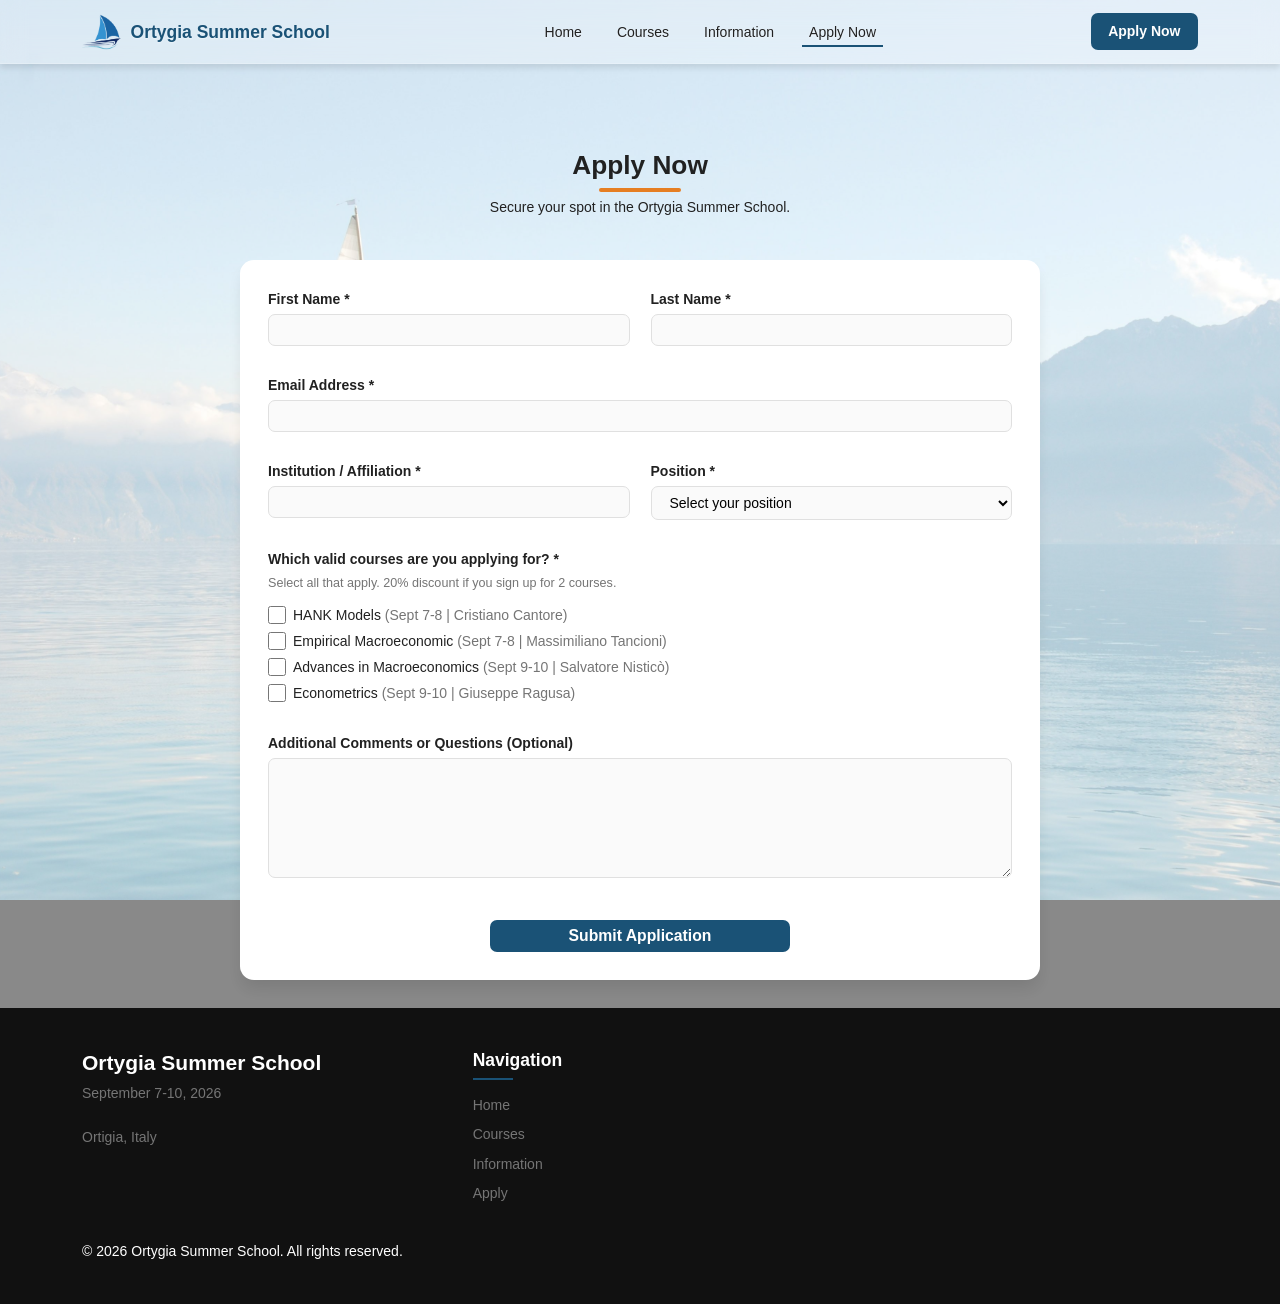
==== apply.html @ 8e52ff43 "Add initial website structure and functionality for Ortigia Summer School 2026 - Implement JavaScrip" ====
<!DOCTYPE html>
<html lang="en">
<head>
    <meta charset="UTF-8">
    <meta name="viewport" content="width=device-width, initial-scale=1.0">
    <meta name="description" content="Apply for the Ortygia Summer School 2026. Join our intensive macroeconomics courses in Ortigia, Italy.">
    <meta name="author" content="Sailing the Macro">
    
    <!-- Open Graph / Social Media Meta Tags -->
    <meta property="og:title" content="Apply | Ortygia Summer School 2026">
    <meta property="og:description" content="Submit your application for the Ortygia Summer School in Siracusa, Italy.">
    <meta property="og:image" content="assets/images/swmlogo.png">
    <meta property="og:url" content="https://sailingmacro.github.io/summer-school/apply.html">
    <meta property="og:type" content="website">

    <title>Apply - Ortygia Summer School</title>
    <link rel="stylesheet" href="https://cdnjs.cloudflare.com/ajax/libs/font-awesome/6.0.0/css/all.min.css">
    <link rel="stylesheet" href="assets/css/style.css">
    <!-- Favicon -->
    <link rel="icon" href="assets/images/swmlogo.png" type="image/png">
    <style>
        /* Course Specific Styling (BSE Inspired) */
        .courses-stack {
            display: flex;
            flex-direction: column;
            gap: var(--spacing-xl);
        }
        
        .course-full-card {
            background-color: var(--bg-light);
            border-radius: var(--radius-lg);
            box-shadow: var(--shadow-md);
            padding: var(--spacing-xl);
            position: relative;
            overflow: hidden;
            border-left: 5px solid var(--primary-color);
        }

        .course-header {
            margin-bottom: var(--spacing-lg);
            padding-bottom: var(--spacing-md);
            border-bottom: 2px solid var(--bg-gray);
            display: flex;
            flex-wrap: wrap;
            justify-content: space-between;
            align-items: flex-start;
            gap: var(--spacing-md);
        }

        .course-title-area h3 {
            font-size: var(--text-2xl);
            margin-bottom: var(--spacing-xs);
            color: var(--primary-color-dark);
        }

        .course-title-area .course-instructor {
            font-size: var(--text-lg);
            color: var(--text-secondary);
            font-weight: 500;
        }

        .course-meta {
            display: flex;
            gap: var(--spacing-md);
            background-color: rgba(var(--primary-color-rgb), 0.05);
            padding: var(--spacing-sm) var(--spacing-md);
            border-radius: var(--radius-md);
        }

        .course-meta-item {
            display: flex;
            align-items: center;
            gap: var(--spacing-xs);
            color: var(--primary-color-dark);
            font-weight: 600;
        }

        .course-intro {
            margin-bottom: var(--spacing-lg);
            font-size: var(--text-base);
            line-height: 1.7;
        }

        /* Summer School Accordion */
        .ss-accordion {
            display: flex;
            flex-direction: column;
            gap: var(--spacing-sm);
        }

        .ss-accordion-item {
            border: 1px solid var(--border-color, #e0e0e0);
            border-radius: var(--radius-md);
            overflow: hidden;
            transition: all var(--transition-fast);
        }

        .ss-accordion-header {
            padding: var(--spacing-md) var(--spacing-lg);
            background-color: var(--bg-gray);
            display: flex;
            justify-content: space-between;
            align-items: center;
            cursor: pointer;
            font-weight: 600;
            color: var(--text-primary);
            transition: background-color var(--transition-fast);
        }

        .ss-accordion-header:hover {
            background-color: rgba(var(--primary-color-rgb), 0.1);
        }

        .ss-accordion-icon {
            color: var(--primary-color);
            transition: transform 0.3s ease;
        }

        .ss-accordion-content {
            max-height: 0;
            padding: 0 var(--spacing-lg);
            background-color: var(--bg-light);
            overflow: hidden;
            transition: max-height 0.4s ease-in-out, padding 0.4s ease-in-out;
        }

        .ss-accordion-item.active {
            border-color: var(--primary-color-light);
            box-shadow: var(--shadow-sm);
        }

        .ss-accordion-item.active .ss-accordion-header {
            background-color: rgba(var(--primary-color-rgb), 0.05);
            border-bottom: 1px solid var(--border-color, #e0e0e0);
            color: var(--primary-color);
        }

        .ss-accordion-item.active .ss-accordion-icon {
            transform: rotate(180deg);
        }

        .ss-accordion-item.active .ss-accordion-content {
            padding: var(--spacing-md) var(--spacing-lg);
            max-height: 800px;
        }

        .ss-accordion-content ul {
            padding-left: var(--spacing-lg);
            margin-bottom: 0;
        }
        
        .ss-accordion-content ul li {
            margin-bottom: var(--spacing-xs);
        }
        /* Custom Application Form */
        .apply-container {
            max-width: 800px;
            margin: 0 auto;
            background-color: var(--bg-light);
            border-radius: var(--radius-lg);
            box-shadow: var(--shadow-lg);
            padding: var(--spacing-xl);
            text-align: left;
        }

        .apply-form {
            display: grid;
            grid-template-columns: 1fr 1fr;
            gap: var(--spacing-lg);
        }

        .form-group {
            display: flex;
            flex-direction: column;
            margin-bottom: var(--spacing-sm);
        }

        .form-group.full-width {
            grid-column: 1 / -1;
        }

        .form-group label {
            font-weight: 600;
            margin-bottom: var(--spacing-xs);
            color: var(--primary-color-dark);
        }

        .form-group input,
        .form-group select,
        .form-group textarea {
            padding: var(--spacing-sm) var(--spacing-md);
            border: 1px solid var(--border-color, #ccc);
            border-radius: var(--radius-md);
            font-family: inherit;
            font-size: var(--text-base);
            transition: border-color var(--transition-fast), box-shadow var(--transition-fast);
            background-color: #fafafa;
        }

        .form-group input:focus,
        .form-group select:focus,
        .form-group textarea:focus {
            outline: none;
            border-color: var(--primary-color);
            box-shadow: 0 0 0 3px rgba(var(--primary-color-rgb), 0.2);
            background-color: #fff;
        }

        .checkbox-group {
            display: flex;
            flex-direction: column;
            gap: var(--spacing-xs);
            margin-top: var(--spacing-xs);
        }

        .checkbox-item {
            display: flex;
            align-items: center;
            gap: var(--spacing-sm);
        }

        .checkbox-item input[type="checkbox"] {
            width: 18px;
            height: 18px;
            cursor: pointer;
            accent-color: var(--primary-color);
        }

        .checkbox-item label {
            font-weight: normal;
            margin-bottom: 0;
            cursor: pointer;
        }

        .form-submit {
            grid-column: 1 / -1;
            margin-top: var(--spacing-md);
            text-align: center;
        }
        
        .form-submit .btn {
            padding: var(--spacing-sm) var(--spacing-xl);
            font-size: var(--text-lg);
            width: 100%;
            max-width: 300px;
        }

        /* Success Message hidden by default */
        #form-success-msg {
            display: none;
            text-align: center;
            padding: var(--spacing-xl);
            background-color: rgba(var(--primary-color-rgb), 0.1);
            border-radius: var(--radius-md);
            color: var(--primary-color-dark);
            grid-column: 1 / -1;
        }
        
        #form-success-msg i {
            font-size: 3rem;
            color: #4CAF50;
            margin-bottom: var(--spacing-md);
        }

        @media (max-width: 768px) {
            .apply-form {
                grid-template-columns: 1fr;
            }
        }
    </style>
</head>
<body>
    <!-- Header with sticky navigation -->
    <header id="header">
        <div class="container">
            <div class="header-content">
                <div class="logo">
                    <a href="index.html#home"><img src="assets/images/swmlogo.png" alt="Sailing Logo" class="logo-img"><span class="logo-text">Ortygia Summer School</span></a>
                </div>
                <nav class="main-nav">
                    <div class="mobile-menu-icon" onclick="document.querySelector('.nav-links').classList.toggle('active')">
                        <span><i class="fas fa-bars"></i></span>
                    </div>
                    <ul class="nav-links">
                        <li><a href="index.html#home">Home</a></li>
                        <li><a href="index.html#courses">Courses</a></li>
                        <li><a href="index.html#info">Information</a></li>
                        <li><a href="#apply">Apply Now</a></li>
                    </ul>
                </nav>
                <div class="header-buttons">
                    <a href="#apply" class="btn btn-primary">Apply Now</a>
                </div>
            </div>
        </div>
    </header>

    <!-- Main content with sections -->
    <main>
        <!-- Apply section -->
        <section id="apply" class="section active" style="padding-top: 150px; min-height: 100vh;">
            <div class="container">
                <div class="section-header">
                    <h2>Apply Now</h2>
                    <p>Secure your spot in the Ortygia Summer School.</p>
                </div>
                <div class="section-content">
                    <div class="apply-container">
                        <iframe name="hidden_iframe" id="hidden_iframe" style="display:none;"></iframe>
                        <!-- Custom HTML Form targeting Google Forms endpoint -->
                        <form id="summer-school-form" class="apply-form" action="https://docs.google.com/forms/d/e/1FAIpQLSerdHmYZ9d8xxExQe_1twemK8zlljO4I-9ulROQvvonwdRR2g/formResponse" method="POST" target="hidden_iframe">
                            
                            <div class="form-group">
                                <label for="first-name">First Name *</label>
                                <input type="text" id="first-name" name="entry.2136093437" required>
                            </div>
                            
                            <div class="form-group">
                                <label for="last-name">Last Name *</label>
                                <input type="text" id="last-name" name="entry.2069151197" required>
                            </div>
                            
                            <div class="form-group full-width">
                                <label for="email">Email Address *</label>
                                <input type="email" id="email" name="entry.829133630" required>
                            </div>
                            
                            <div class="form-group">
                                <label for="affiliation">Institution / Affiliation *</label>
                                <input type="text" id="affiliation" name="entry.2000540149" required>
                            </div>
                            
                            <div class="form-group">
                                <label for="position">Position *</label>
                                <select id="position" name="entry.2047449435" required>
                                    <option value="" disabled selected>Select your position</option>
                                    <option value="Academic / Faculty">Academic / Faculty</option>
                                    <option value="PhD Student">PhD Student</option>
                                    <option value="PhD from Sapienza (Free)">PhD from Sapienza (Free)</option>
                                    <option value="Institution / Profes">Institution / Professional</option>
                                    <option value="Other">Other</option>
                                </select>
                            </div>
                            <div class="form-group full-width">
                                <label>Which valid courses are you applying for? *</label>
                                <p style="font-size: 0.9em; color: var(--text-secondary); margin-bottom: 0.5rem;">Select all that apply. 20% discount if you sign up for 2 courses.</p>
                                <div class="checkbox-group" id="dynamic-course-checkboxes">
                                    <!-- Courses loaded dynamically via JSON -->
                                    <div class="checkbox-item"><p style="font-size:0.9em;color:gray;"><i class="fas fa-spinner fa-spin"></i> Loading courses...</p></div>
                                </div>
                            </div>

                            
                            <div class="form-group full-width">
                                <label for="comments">Additional Comments or Questions (Optional)</label>
                                <textarea id="comments" name="entry.1042283375" rows="4"></textarea>
                            </div>

                            <div class="form-submit">
                                <button type="submit" class="btn btn-primary">Submit Application</button>
                            </div>
                            
                            <!-- Success Message -->
                            <div id="form-success-msg">
                                <i class="fas fa-check-circle"></i>
                                <h3>Thank You for Applying!</h3>
                                <p>We have successfully received your application. We will be in touch with you shortly via email with the next steps.</p>
                            </div>
                        </form>
                    </div>
                </div>
            </div>
        </section>
    </main>

    <!-- Footer -->
    <footer>
        <div class="container">
            <div class="footer-content">
                <div class="footer-logo">
                    <h3>Ortygia Summer School</h3>
                    <p>September 7-10, 2026</p>
                    <p>Ortigia, Italy</p>
                </div>
                <div class="footer-links">
                    <div class="footer-column">
                        <h4>Navigation</h4>
                        <ul>
                            <li><a href="index.html#home">Home</a></li>
                            <li><a href="index.html#courses">Courses</a></li>
                            <li><a href="index.html#info">Information</a></li>
                            <li><a href="#apply">Apply</a></li>
                        </ul>
                    </div>
                </div>
            </div>
            <div class="copyright">
                <p>&copy; 2026 Ortygia Summer School. All rights reserved.</p>
            </div>
        </div>
    </footer>

    <script src="assets/js/script.js"></script>
    <script>
        document.addEventListener('DOMContentLoaded', async () => {
            
            // Dynamic Course Checkboxes
            try {
                const response = await fetch('courses.json');
                const courses = await response.json();
                const checkboxContainer = document.getElementById('dynamic-course-checkboxes');
                
                checkboxContainer.innerHTML = ''; // clear loading spinner

                courses.forEach((course, index) => {
                    const id = `course-${index}`;
                    const customValue = `${course.title} (${course.date} | ${course.instructor})`;
                    const html = `
                        <div class="checkbox-item">
                            <input type="checkbox" id="${id}" name="entry.1273626264" value="${customValue}">
                            <label for="${id}">${course.title} <span style="font-weight:400; color:var(--text-secondary);">(${course.date} | ${course.instructor})</span></label>
                        </div>
                    `;
                    checkboxContainer.innerHTML += html;
                });
            } catch (error) {
                console.error("Error loading courses:", error);
                document.getElementById('dynamic-course-checkboxes').innerHTML = '<p style="color:red;">Error loading courses. Please refresh the page.</p>';
            }

            // Interactive Form Handling
            let submitted = false;
            const form = document.getElementById('summer-school-form');
            const successMsg = document.getElementById('form-success-msg');
            const iframe = document.getElementById('hidden_iframe');

            form.addEventListener('submit', function(e) {
                // Ensure at least one course is selected!
                const checkedCourses = form.querySelectorAll('input[name="entry.1273626264"]:checked');
                if (checkedCourses.length === 0) {
                    e.preventDefault(); // Stop submission
                    alert('Please select at least one course.');
                    return;
                }

                submitted = true;
                const submitBtn = form.querySelector('button[type="submit"]');
                submitBtn.innerText = 'Submitting...';
                submitBtn.disabled = true;
            });

            iframe.addEventListener('load', function() {
                if (submitted) {
                    Array.from(form.children).forEach(child => {
                        if(child.id !== 'form-success-msg') {
                            child.style.display = 'none';
                        }
                    });
                    successMsg.style.display = 'block';
                }
            });
        });
    </script>
</body>
</html>
---- assets/css/style.css ----
/* 
   Conference 2025 - Modern Website
   A mobile-first, section-based scrolling design
*/

/* ===== Base Styles ===== */
:root {
    /* Color variables */
    --primary-color: #3f51b5;
    --primary-dark: #303f9f;
    --primary-light: #c5cae9;
    --secondary-color: #ff4081;
    --secondary-dark: #f50057;
    --text-primary: #212121;
    --text-secondary: #757575;
    --text-light: #ffffff;
    --bg-light: #ffffff;
    --bg-dark: #121212;
    --bg-gray: #f5f5f5;
    --border-color: #e0e0e0;
    
    /* Font sizes */
    --text-xs: 0.75rem;    /* 12px */
    --text-sm: 0.875rem;   /* 14px */
    --text-base: 1rem;     /* 16px */
    --text-lg: 1.125rem;   /* 18px */
    --text-xl: 1.25rem;    /* 20px */
    --text-2xl: 1.5rem;    /* 24px */
    --text-3xl: 1.875rem;  /* 30px */
    --text-4xl: 2.25rem;   /* 36px */
    --text-5xl: 3rem;      /* 48px */
    
    /* Spacing */
    --spacing-xs: 0.25rem;  /* 4px */
    --spacing-sm: 0.5rem;   /* 8px */
    --spacing-md: 1rem;     /* 16px */
    --spacing-lg: 1.5rem;   /* 24px */
    --spacing-xl: 2rem;     /* 32px */
    --spacing-2xl: 3rem;    /* 48px */
    
    /* Transitions */
    --transition-fast: 0.2s ease;
    --transition-normal: 0.3s ease;
    --transition-slow: 0.5s ease;
    
    /* Border radius */
    --radius-sm: 0.25rem;   /* 4px */
    --radius-md: 0.5rem;    /* 8px */
    --radius-lg: 1rem;      /* 16px */
    --radius-full: 9999px;
    
    /* Shadows */
    --shadow-sm: 0 1px 2px rgba(0, 0, 0, 0.05);
    --shadow-md: 0 4px 6px rgba(0, 0, 0, 0.1);
    --shadow-lg: 0 10px 15px -3px rgba(0, 0, 0, 0.1);
    --shadow-xl: 0 20px 25px -5px rgba(0, 0, 0, 0.1);
    
    /* Container max width */
    --container-width: 1200px;
    
    /* Header height */
    --header-height: 4.5rem;

    /* Add RGB variables for the animations */
    --primary-color-rgb: 26, 82, 118;
    --special-issue-color-rgb: 139, 0, 0;
}

/* Reset and basic styling */
*, *::before, *::after {
    box-sizing: border-box;
    margin: 0;
    padding: 0;
}

html {
    font-size: 14px;
    scroll-behavior: smooth;
    -webkit-font-smoothing: antialiased;
    -moz-osx-font-smoothing: grayscale;
}

body {
    font-family: 'Inter', -apple-system, BlinkMacSystemFont, "Segoe UI", Roboto, Helvetica, Arial, sans-serif;
    line-height: 1.6;
    color: var(--text-primary);
    background-color: var(--bg-dark);
    background-image: url('../images/bg-hires.png');
    background-position: center;
    background-size: cover;
    background-attachment: fixed;
    background-repeat: no-repeat;
    overflow-x: hidden;
}

a {
    color: var(--primary-color);
    text-decoration: none;
    transition: color var(--transition-fast);
}

a:hover {
    color: var(--primary-dark);
}

ul, ol {
    list-style-type: none;
}

img {
    max-width: 100%;
    height: auto;
    display: block;
}

input, textarea, select, button {
    font-family: inherit;
    font-size: var(--text-base);
    outline: none;
}

/* Typography */
h1, h2, h3, h4, h5, h6 {
    margin-bottom: var(--spacing-md);
    font-weight: 700;
    line-height: 1.2;
}

h1 {
    font-size: var(--text-4xl); /* Decrease this value */
}

h2 {
    font-size: var(--text-3xl); /* Decrease this value */
}

h3 {
    font-size: var(--text-2xl); /* Decrease this value */
}

h4 {
    font-size: var(--text-xl); /* Decrease this value */
}

p {
    margin-bottom: var(--spacing-lg);
}

/* ===== Layout Components ===== */
.container {
    width: 100%;
    max-width: var(--container-width);
    margin: 0 auto;
    padding: 0 var(--spacing-md);
    box-sizing: border-box;
}

.section {
    min-height: 100vh;
    padding: calc(var(--header-height) + var(--spacing-xl)) 0 var(--spacing-xl);
    position: relative;
    opacity: 0.96;
    transition: opacity var(--transition-normal);
    position: relative;
}

.section::before {
    content: '';
    position: absolute;
    top: 0;
    left: 0;
    width: 100%;
    height: 100%;
    z-index: -1;
    backdrop-filter: blur(0px);
    -webkit-backdrop-filter: blur(0px);
    background-color: rgba(255, 255, 255, 0.5);
    transition: all var(--transition-normal);
}

.section.active {
    opacity: 1;
}

.section-header {
    text-align: center;
    margin-bottom: var(--spacing-2xl);
}

.section-header h2 {
    position: relative;
    display: inline-block;
    margin-bottom: var(--spacing-md);
}

.section-header h2::after {
    content: '';
    display: block;
    width: 60%;
    height: 4px;
    background-color: var(--secondary-color);
    position: absolute;
    bottom: -10px;
    left: 20%;
    border-radius: var(--radius-full);
}

.section-content {
    margin-top: var(--spacing-xl);
}

/* ===== Header & Navigation ===== */
#header {
    position: fixed;
    top: 0;
    left: 0;
    width: 100%;
    z-index: 1000;
    background: rgba(255, 255, 255, 0.3);
    backdrop-filter: blur(12px);
    -webkit-backdrop-filter: blur(12px);
    box-shadow: var(--shadow-md);
    transition: all var(--transition-normal);
    border-bottom: 1px solid rgba(255, 255, 255, 0.2);
}

.scrolled #header {
    box-shadow: var(--shadow-lg);
    background: rgba(255, 255, 255, 0.4);
}

.header-content {
    height: var(--header-height);
    display: flex;
    align-items: center;
    justify-content: space-between;
}

.logo a {
    font-size: var(--text-xl);
    font-weight: 700;
    color: var(--primary-color);
    display: flex;
    align-items: center;
    transition: all var(--transition-normal);
    text-shadow: 0 1px 2px rgba(255, 255, 255, 0.5);
}

.logo a:hover {
    transform: scale(1.02);
}

.logo-img {
    height: 40px;
    width: auto;
    margin-right: 12px;
    transition: transform 0.3s ease;
}

.logo a:hover .logo-img {
    transform: rotate(5deg);
}

.main-nav {
    position: relative;
}

.nav-links {
    display: none;
}

.mobile-menu-icon {
    display: flex;
    flex-direction: column;
    justify-content: space-between;
    width: 24px;
    height: 18px;
    cursor: pointer;
}

.mobile-menu-icon span {
    display: block;
    height: 2px;
    background-color: var(--primary-color);
    border-radius: var(--radius-full);
    transition: all var(--transition-fast);
}

/* Mobile menu open state */
.main-nav.active .mobile-menu-icon span:nth-child(1) {
    transform: translateY(8px) rotate(45deg);
}

.main-nav.active .mobile-menu-icon span:nth-child(2) {
    opacity: 0;
}

.main-nav.active .mobile-menu-icon span:nth-child(3) {
    transform: translateY(-8px) rotate(-45deg);
}

.main-nav.active .nav-links {
    display: flex;
    flex-direction: column;
    position: absolute;
    top: calc(var(--header-height) - 0.5rem);
    right: 0;
    background: var(--bg-light);
    box-shadow: var(--shadow-lg);
    border-radius: var(--radius-md);
    padding: var(--spacing-md);
    min-width: 200px;
    animation: fadeIn 0.3s ease-out;
}

@keyframes fadeIn {
    from {
        opacity: 0;
        transform: translateY(-10px);
    }
    to {
        opacity: 1;
        transform: translateY(0);
    }
}

.main-nav.active .nav-links li {
    margin: var(--spacing-xs) 0;
}

/* Dropdown menu */
.dropdown {
    position: relative;
}

.dropdown-toggle {
    display: flex;
    align-items: center;
}

.dropdown-toggle i {
    margin-left: var(--spacing-xs);
    font-size: var(--text-xs);
    transition: transform 0.3s ease;
}

.dropdown:hover .dropdown-toggle i {
    transform: rotate(180deg);
}

.dropdown-menu {
    display: none;
    position: absolute;
    top: 100%;
    left: 0;
    background: rgba(255, 255, 255, 0.7); /* 20% less transparent than the header's 0.3 */
    box-shadow: 0 8px 16px rgba(0, 0, 0, 0.1);
    border-radius: 0 0 var(--radius-md) var(--radius-md); /* Only round bottom corners */
    padding: var(--spacing-sm);
    min-width: 200px;
    z-index: 100;
    animation: fadeInDown 0.25s ease-out;
    border-top: 2px solid var(--accent-color); /* Subtle separator */
    margin-top: 0;
}

@keyframes fadeInDown {
    from {
        opacity: 0;
        transform: translateY(-5px);
    }
    to {
        opacity: 1;
        transform: translateY(0);
    }
}

.dropdown:hover .dropdown-menu,
.dropdown-toggle:focus + .dropdown-menu {
    display: block;
}

.dropdown-menu li {
    margin: 0;
}

.dropdown-menu a {
    padding: var(--spacing-sm);
    display: block;
    border-radius: var(--radius-sm);
    transition: all var(--transition-fast);
}

.dropdown-menu a:hover {
    background-color: rgba(var(--primary-rgb), 0.1);
    transform: translateX(3px);
}

.dropdown-menu a.active {
    background-color: var(--primary-color);
    color: var(--bg-light);
}

/* Adjust for mobile navigation dropdown */
.main-nav.active .dropdown-menu {
    position: static;
    box-shadow: none;
    background-color: rgba(var(--primary-rgb), 0.05);
    border-left: 2px solid var(--primary-color);
    border-top: none;
    border-radius: var(--radius-sm);
    margin: var(--spacing-xs) 0 var(--spacing-xs) var(--spacing-md);
    padding: var(--spacing-xs) var(--spacing-sm);
    animation: none;
}

/* Header buttons */
.header-buttons {
    display: none;
}

/* ===== Buttons ===== */
.btn {
    display: inline-block;
    padding: 0.5rem 1.25rem;
    border-radius: var(--radius-md);
    font-weight: 600;
    text-align: center;
    cursor: pointer;
    transition: all var(--transition-fast);
    border: none;
    outline: none;
}

.btn-sm {
    padding: 0.35rem 0.75rem;
    font-size: var(--text-sm);
}

.btn-lg {
    padding: 0.75rem 1.5rem;
    font-size: var(--text-lg);
}

.btn-primary {
    background-color: var(--primary-color);
    color: var(--text-light);
}

.btn-primary:hover {
    background-color: var(--primary-dark);
    color: var(--text-light);
    transform: translateY(-2px);
    box-shadow: var(--shadow-md);
}

.btn-secondary {
    background-color: var(--secondary-color);
    color: var(--text-light);
}

.btn-secondary:hover {
    background-color: var(--secondary-dark);
    color: var (--text-light);
    transform: translateY(-2px);
    box-shadow: var(--shadow-md);
}

.btn-outline {
    background-color: transparent;
    border: 2px solid var(--primary-color);
    color: var(--primary-color);
}

.btn-outline:hover {
    background-color: var(--primary-color);
    color: var(--text-light);
    transform: translateY(-2px);
}

/* Button for special issue using the journal's colors */
.btn-secondary.journal-button {
    background-color: var(--special-issue-color);
    color: var(--text-light);
}

.btn-secondary.journal-button:hover {
    background-color: var(--special-issue-dark);
    color: var(--text-light);
    transform: translateY(-2px);
    box-shadow: 0 4px 8px rgba(139, 0, 0, 0.3);
}

/* ===== Hero Section ===== */
#home {
    display: flex;
    flex-direction: column;
    justify-content: center;
    align-items: center;
    text-align: center;
}

#home::before {
    background: linear-gradient(135deg, rgba(26, 82, 118, 0.1) 0%, rgba(255, 255, 255, 0.4) 100%);
    backdrop-filter: blur(0px);
    -webkit-backdrop-filter: blur(0px);
}

.hero {
    max-width: 800px;
    margin: 0 auto;
}

.hero h1 {
    font-size: var(--text-4xl);
    margin-bottom: var(--spacing-sm);
    background: linear-gradient(135deg, var(--primary-color), var(--secondary-color));
    -webkit-background-clip: text;
    -webkit-text-fill-color: transparent;
    background-clip: text;
    text-fill-color: transparent;
    text-shadow: 0 2px 4px rgba(255, 255, 255, 0.5);
}

.hero h2 {
    font-size: var(--text-2xl);
    margin-bottom: var(--spacing-lg);
    color: var(--text-secondary);
    text-shadow: 0 2px 4px rgba(255, 255, 255, 0.5);
}

.lead {
    font-size: var(--text-lg);
    margin-bottom: var(--spacing-xl);
    text-shadow: 0 2px 4px rgba(255, 255, 255, 0.5);
}

.hero-buttons {
    display: flex;
    flex-wrap: wrap;
    justify-content: center;
    gap: var(--spacing-md);
    margin-bottom: var(--spacing-xl);
}

/* Countdown timer */
.countdown {
    display: flex;
    justify-content: center;
    gap: var(--spacing-lg);
    margin-top: var(--spacing-xl);
}

.countdown-item {
    display: flex;
    flex-direction: column;
    align-items: center;
    min-width: 60px;
}

.count {
    font-size: var(--text-2xl);
    font-weight: 700;
    color: var(--primary-color);
    text-shadow: 0 1px 2px rgba(255, 255, 255, 0.8);
}

.label {
    font-size: var(--text-xs);
    color: var(--text-secondary);
    text-transform: uppercase;
    letter-spacing: 1px;
}

/* Scroll down indicator */
.scroll-down {
    position: absolute;
    bottom: var(--spacing-xl);
    left: 50%;
    transform: translateX(-50%);
    animation: bounce 2s infinite;
}

.scroll-down a {
    display: flex;
    justify-content: center;
    align-items: center;
    width: 40px;
    height: 40px;
    border-radius: var(--radius-full);
    background-color: var(--primary-color);
    color: var(--text-light);
    font-size: var(--text-lg);
    transition: all var(--transition-fast);
}

.scroll-down a:hover {
    background-color: var(--primary-dark);
    transform: translateY(-3px);
}

@keyframes bounce {
    0%, 20%, 50%, 80%, 100% {
        transform: translateY(0) translateX(-50%);
    }
    40% {
        transform: translateY(-10px) translateX(-50%);
    }
    60% {
        transform: translateY(-5px) translateX(-50%);
    }
}

/* ===== Call for Papers Section ===== */
#call-for-papers {
    background-color: transparent;
}

#call-for-papers::before {
    background-color: rgba(245, 245, 245, 0.7);
    backdrop-filter: blur(2px);
    -webkit-backdrop-filter: blur(2px);
}

/* Timeline */
.timeline {
    max-width: 800px;
    margin: 0 auto var(--spacing-2xl);
    position: relative;
}

.timeline::before {
    content: '';
    position: absolute;
    top: 0;
    left: 50%;
    width: 2px;
    height: 100%;
    background-color: var(--primary-light);
    transform: translateX(-50%);
}

.timeline-item {
    position: relative;
    margin-bottom: var(--spacing-xl);
    width: 100%;
}

.timeline-date {
    position: absolute;
    top: 0;
    left: 0;
    width: 120px;
    text-align: right;
    padding-right: var(--spacing-lg);
}

.timeline-date span {
    display: inline-block;
    padding: var(--spacing-xs) var(--spacing-sm);
    background-color: var(--primary-color);
    color: var(--text-light);
    border-radius: var(--radius-md);
    font-size: var(--text-sm);
    font-weight: 600;
}

.timeline-content {
    margin-left: 140px;
    background-color: rgba(255, 255, 255, 0.85);
    backdrop-filter: blur(5px);
    -webkit-backdrop-filter: blur(5px);
    padding: var(--spacing-md);
    border-radius: var(--radius-md);
    box-shadow: var(--shadow-md);
}

.timeline-content h3 {
    margin-bottom: var(--spacing-sm);
    color: var(--primary-color);
}

/* Topics */
.topics {
    margin-bottom: var (--spacing-2xl);
}

.topics h3 {
    text-align: center;
    margin-bottom: var(--spacing-xl);
}

.topics-grid {
    display: grid;
    grid-template-columns: 1fr;
    gap: var(--spacing-lg);
}

.topic-item {
    background-color: rgba(255, 255, 255, 0.85);
    backdrop-filter: blur(5px);
    -webkit-backdrop-filter: blur(5px);
    padding: var(--spacing-lg);
    border-radius: var(--radius-md);
    box-shadow: var(--shadow-md);
    text-align: center;
    transition: all var(--transition-normal);
}

.topic-item:hover {
    transform: translateY(-5px);
    box-shadow: var(--shadow-lg);
}

.topic-icon {
    width: 60px;
    height: 60px;
    margin: 0 auto var(--spacing-md);
    display: flex;
    align-items: center;
    justify-content: center;
    background-color: var(--primary-light);
    color: var(--primary-color);
    border-radius: var(--radius-full);
    font-size: var(--text-2xl);
}

.topic-item h4 {
    margin-bottom: var(--spacing-sm);
    color: var(--primary-color);
}

/* CTA Box */
.cta-box {
    background: linear-gradient(135deg, rgba(26, 82, 118, 0.85), rgba(230, 126, 34, 0.85));
    backdrop-filter: blur(5px);
    -webkit-backdrop-filter: blur(5px);
    color: var(--text-light);
    padding: var(--spacing-xl);
    border-radius: var(--radius-lg);
    text-align: center;
    box-shadow: var(--shadow-lg);
}

.cta-box h3 {
    color: var(--text-light);
    margin-bottom: var(--spacing-md);
}

.cta-box p {
    margin-bottom: var(--spacing-lg);
}

.cta-box .btn-outline {
    border-color: var(--text-light);
    color: var(--text-light);
}

.cta-box .btn-outline:hover {
    background-color: var(--text-light);
    color: var(--primary-color);
}

/* ===== Program Section ===== */
#program {
    background-color: transparent;
}

#program::before {
    background-color: rgba(255, 255, 255, 0.75);
    backdrop-filter: blur(3px);
    -webkit-backdrop-filter: blur(3px);
}

/* Program tabs */
.program-tabs {
    max-width: 900px;
    margin: 0 auto;
}

.tab-buttons {
    display: flex;
    flex-wrap: wrap;
    justify-content: center;
    gap: var(--spacing-sm);
    margin-bottom: var(--spacing-xl);
}

.tab-btn {
    padding: var(--spacing-sm) var(--spacing-lg);
    background-color: var(--bg-gray);
    border: none;
    border-radius: var(--radius-md);
    font-weight: 600;
    cursor: pointer;
    transition: all var(--transition-fast);
}

.tab-btn:hover {
    background-color: var(--primary-light);
}

.tab-btn.active {
    background-color: var(--primary-color);
    color: var(--text-light);
}

.tab-content {
    display: none;
}

.tab-content.active {
    display: block;
}

/* Schedule */
.schedule {
    margin-bottom: var(--spacing-2xl);
}

.schedule-item {
    display: flex;
    flex-direction: column;
    margin-bottom: var(--spacing-lg);
    padding: var(--spacing-md);
    background-color: rgba(255, 255, 255, 0.85);
    backdrop-filter: blur(5px);
    -webkit-backdrop-filter: blur(5px);
    border-radius: var(--radius-md);
    transition: all var(--transition-fast);
}

.schedule-item:hover {
    transform: translateY(-3px);
    box-shadow: var(--shadow-md);
}

.schedule-time {
    font-weight: 700;
    color: var(--primary-color);
    margin-bottom: var(--spacing-sm);
}

.schedule-details {
    flex-grow: 1;
}

.schedule-details h4 {
    margin-bottom: var(--spacing-xs);
}

.schedule-details p {
    margin-bottom: var (--spacing-xs);
    font-size: var(--text-sm);
    color: var(--text-secondary);
}

.schedule-details .speaker {
    font-style: italic;
    color: var(--primary-dark);
}

.schedule-item.keynote {
    background-color: rgba(63, 81, 181, 0.1);
    border-left: 4px solid var(--primary-color);
}

.schedule-item.break {
    background-color: rgba(0, 0, 0, 0.03);
}

.schedule-item.social {
    background-color: rgba(26, 82, 118, 0.1);
    border-left: 4px solid var(--primary-color);
}

.schedule-item.social h4 {
    color: var(--primary-color);
}

/* Poster Session Button */
.poster-session-container {
    margin-top: var(--spacing-md);
    padding-top: var(--spacing-md);
    border-top: 1px solid var(--border-color);
}

.poster-session-btn {
    background: linear-gradient(135deg, var(--primary-color), var(--secondary-color));
    color: white;
    border: none;
    padding: 12px 24px;
    border-radius: var(--radius-md);
    font-size: 1rem;
    font-weight: 600;
    cursor: pointer;
    transition: all var(--transition-fast);
    display: inline-flex;
    align-items: center;
    gap: 10px;
    box-shadow: 0 2px 8px rgba(var(--primary-color-rgb), 0.2);
    min-width: 180px;
    justify-content: center;
}

.poster-session-btn:hover {
    transform: translateY(-3px);
    box-shadow: 0 6px 20px rgba(var(--primary-color-rgb), 0.4);
    background: linear-gradient(135deg, var(--secondary-color), var(--primary-color));
}

.poster-session-btn:active {
    transform: translateY(-1px);
}

.poster-session-btn i {
    font-size: 1.1rem;
}

.poster-session-btn span {
    font-weight: 600;
}

/* Poster Modal */
.poster-modal-overlay {
    position: fixed;
    top: 0;
    left: 0;
    width: 100%;
    height: 100%;
    background-color: rgba(0, 0, 0, 0.6);
    display: flex;
    justify-content: center;
    align-items: center;
    z-index: 1000;
    animation: fadeIn 0.3s ease;
}

.poster-modal {
    background: white;
    border-radius: var(--radius-lg);
    max-width: 800px;
    max-height: 80vh;
    width: 90%;
    overflow: hidden;
    box-shadow: 0 20px 40px rgba(0, 0, 0, 0.2);
    animation: slideUp 0.3s ease;
}

.poster-modal-header {
    background: linear-gradient(135deg, var(--primary-color), var(--secondary-color));
    color: white;
    padding: var(--spacing-lg);
    display: flex;
    justify-content: space-between;
    align-items: center;
}

.poster-modal-header h3 {
    margin: 0;
    font-size: 1.5rem;
}

.poster-modal-close {
    background: none;
    border: none;
    color: white;
    font-size: 2rem;
    cursor: pointer;
    padding: 0;
    width: 30px;
    height: 30px;
    display: flex;
    align-items: center;
    justify-content: center;
    border-radius: 50%;
    transition: background-color var(--transition-fast);
}

.poster-modal-close:hover {
    background-color: rgba(255, 255, 255, 0.2);
}

.poster-modal-content {
    padding: var(--spacing-lg);
    max-height: 60vh;
    overflow-y: auto;
}

.poster-list {
    display: grid;
    gap: var(--spacing-lg);
}

.poster-item {
    padding: var(--spacing-md);
    border: 1px solid var(--border-color);
    border-radius: var(--radius-md);
    transition: all var(--transition-fast);
}

.poster-item:hover {
    border-color: var(--primary-color);
    box-shadow: 0 2px 8px rgba(var(--primary-color-rgb), 0.1);
}

.poster-title {
    margin: 0 0 var(--spacing-sm) 0;
    color: var(--primary-color);
    font-size: 1.1rem;
    font-weight: 600;
}

.poster-authors {
    margin: 0;
    color: var(--text-secondary);
    font-style: italic;
}

@keyframes fadeIn {
    from { opacity: 0; }
    to { opacity: 1; }
}

@keyframes slideUp {
    from { 
        opacity: 0;
        transform: translateY(20px);
    }
    to { 
        opacity: 1;
        transform: translateY(0);
    }
}

/* Mobile responsiveness for poster modal */
@media (max-width: 768px) {
    .poster-modal {
        width: 95%;
        max-height: 90vh;
    }
    
    .poster-modal-header {
        padding: var(--spacing-md);
    }
    
    .poster-modal-header h3 {
        font-size: 1.3rem;
    }
    
    .poster-modal-content {
        padding: var(--spacing-md);
    }
    
    .poster-session-btn {
        font-size: 0.9rem;
        padding: 10px 20px;
        min-width: 160px;
    }
    
    .poster-session-container {
        margin-top: var(--spacing-sm);
        padding-top: var(--spacing-sm);
    }
}

.badge {
    display: inline-block;
    padding: 2px 8px;
    background-color: var(--primary-color);
    color: var(--text-light);
    border-radius: var(--radius-sm);
    font-size: var(--text-xs);
    margin-bottom: var(--spacing-sm);
}

/* Speakers */
.speakers {
    margin-top: var(--spacing-2xl);
}

.speakers h3 {
    text-align: center;
    margin-bottom: var(--spacing-xl);
}

.speakers-grid {
    display: grid;
    grid-template-columns: 1fr;
    gap: var (--spacing-lg);
}

.speaker-card {
    background-color: rgba(255, 255, 255, 0.85);
    backdrop-filter: blur(5px);
    -webkit-backdrop-filter: blur(5px);
    border-radius: var(--radius-lg);
    overflow: hidden;
    box-shadow: var(--shadow-md);
    transition: all var(--transition-normal);
    text-align: center;
}

.speaker-card:hover {
    transform: translateY(-5px);
    box-shadow: var(--shadow-lg);
}

.speaker-image {
    width: 100%;
    height: 0;
    padding-top: 100%;
    position: relative;
    overflow: hidden;
}

.speaker-image img {
    position: absolute;
    top: 0;
    left: 0;
    width: 100%;
    height: 100%;
    object-fit: cover;
    transition: all var(--transition-normal);
}

.speaker-card:hover .speaker-image img {
    transform: scale(1.05);
}

.speaker-card h4 {
    margin: var(--spacing-md) var(--spacing-md) var(--spacing-xs);
}

.speaker-title {
    color: var(--text-secondary);
    font-size: var(--text-sm);
    margin-bottom: var (--spacing-sm);
    padding: 0 var(--spacing-md);
}

.speaker-social {
    padding: 0 var(--spacing-md) var(--spacing-md);
    display: flex;
    justify-content: center;
    gap: var(--spacing-sm);
}

.speaker-social a {
    display: flex;
    align-items: center;
    justify-content: center;
    width: 32px;
    height: 32px;
    border-radius: var(--radius-full);
    background-color: var(--primary-light);
    color: var(--primary-color);
    transition: all var(--transition-fast);
}

.speaker-social a:hover {
    background-color: var(--primary-color);
    color: var(--text-light);
    transform: translateY(-2px);
}

/* ===== Information Section ===== */
#information {
    background-color: transparent;
    background-image: none;
}

#information::before {
    background-color: rgba(245, 245, 245, 0.8);
    backdrop-filter: blur(1px);
    -webkit-backdrop-filter: blur(1px);
    background-image: url("data:image/svg+xml,%3Csvg width='100' height='100' viewBox='0 0 100 100' xmlns='http://www.w3.org/2000/svg'%3E%3Cpath d='M11 18c3.866 0 7-3.134 7-7s-3.134-7-7-7-7 3.134-7 7 3.134 7 7 7zm48 25c3.866 0 7-3.134 7-7s-3.134-7-7-7-7 3.134-7 7 3.134 7 7 7zm-43-7c1.657 0 3-1.343 3-3s-1.343-3-3-3-3 1.343-3 3 1.343 3 3 3zm63 31c1.657 0 3-1.343 3-3s-1.343-3-3-3-3 1.343-3 3 1.343 3 3 3zM34 90c1.657 0 3-1.343 3-3s-1.343-3-3-3-3 1.343-3 3 1.343 3 3 3zm56-76c1.657 0 3-1.343 3-3s-1.343-3-3-3-3 1.343-3 3 1.343 3 3 3zM12 86c2.21 0 4-1.79 4-4s-1.79-4-4-4-4 1.79-4 4 1.79 4 4 4zm28-65c2.21 0 4-1.79 4-4s-1.79-4-4-4-4 1.79-4 4 1.79 4 4 4zm23-11c2.76 0 5-2.24 5-5s-2.24-5-5-5-5 2.24-5 5 2.24 5 5 5zm-6 60c2.21 0 4-1.79 4-4s-1.79-4-4-4-4 1.79-4 4 1.79 4 4 4zm29 22c2.76 0 5-2.24 5-5s-2.24-5-5-5-5 2.24-5 5 2.24 5 5 5zM32 63c2.76 0 5-2.24 5-5s-2.24-5-5-5-5 2.24-5 5 2.24 5 5 5zm57-13c2.76 0 5-2.24 5-5s-2.24-5-5-5-5 2.24-5 5 2.24 5 5 5zm-9-21c1.105 0 2-.895 2-2s-.895-2-2-2-2 .895-2 2 .895 2 2 2zM60 91c1.105 0 2-.895 2-2s-.895-2-2-2-2 .895-2 2 .895 2 2 2zM35 41c1.105 0 2-.895 2-2s-.895-2-2-2-2 .895-2 2 .895 2 2 2zM12 60c1.105 0 2-.895 2-2s-.895-2-2-2-2 .895-2 2 .895 2 2 2z' fill='%23ffffff' fill-opacity='0.07' fill-rule='evenodd'/%3E%3C/svg%3E");
    position: relative;
}

.info-cards-container {
    padding: var(--spacing-md);
    position: relative;
    background: linear-gradient(135deg, rgba(255,255,255,0.7) 0%, rgba(255,255,255,0.9) 100%);
    border-radius: var(--radius-lg);
    box-shadow: var(--shadow-sm);
    margin-bottom: var(--spacing-2xl);
}

.info-grid {
    display: grid;
    grid-template-columns: 1fr;
    gap: var(--spacing-xl);
    margin-bottom: 0;
}

.info-card {
    background-color: rgba(255, 255, 255, 0.85);
    backdrop-filter: blur(5px);
    -webkit-backdrop-filter: blur(5px);
    padding: var(--spacing-lg);
    padding-top: calc(var(--spacing-xl) + 30px); /* Increased top padding to make room for icons */
    border-radius: var(--radius-lg);
    box-shadow: 0 10px 30px rgba(0, 0, 0, 0.08);
    text-align: center;
    transition: all var(--transition-normal);
    position: relative;
    overflow: hidden;
    border-bottom: 4px solid var(--primary-color);
    z-index: 1;
}

.card-spotlight {
    position: absolute;
    width: 100%;
    height: 100%;
    background: radial-gradient(circle at var(--x) var(--y), rgba(174, 214, 241, 0.3) 0%, rgba(255, 255, 255, 0) 50%);
    top: 0;
    left: 0;
    opacity: 0;
    transition: opacity 0.3s;
    pointer-events: none;
    z-index: -1;
}

.info-card:hover {
    transform: translateY(-10px);
    box-shadow: 0 15px 35px rgba(0, 0, 0, 0.1);
    border-bottom: 4px solid var(--secondary-color);
}

.info-card:hover .card-spotlight {
    opacity: 1;
}

.info-icon {
    width: 80px;
    height: 80px;
    margin: -40px auto var(--spacing-md); /* Adjusted from -50px to -40px */
    display: flex;
    align-items: center;
    justify-content: center;
    background-color: var(--primary-color);
    color: var(--text-light);
    border-radius: var(--radius-full);
    font-size: var(--text-2xl);
    box-shadow: 0 8px 20px rgba(26, 82, 118, 0.3);
    transform: rotate(0);
    transition: transform 0.5s ease;
    position: relative; /* Added position relative */
    z-index: 2; /* Ensure icon stays above card content */
}

.info-card h3 {
    margin-bottom: var(--spacing-md);
    color: var(--primary-color);
    font-size: var(--text-2xl);
    position: relative;
    display: inline-block;
}

.info-card h3::after {
    content: '';
    display: block;
    width: 50%;
    height: 2px;
    background-color: var(--secondary-color);
    position: absolute;
    bottom: -8px;
    left: 25%;
    border-radius: var(--radius-full);
}

.info-card p {
    margin-bottom: var(--spacing-md);
    font-size: var(--text-base);
    color: var(--text-primary);
    line-height: 1.8;
}

/* Welcome Guide Banner */
.welcome-guide-banner {
    display: flex;
    flex-direction: column;
    align-items: center;
    background: linear-gradient(135deg, var(--primary-color), var(--primary-dark));
    color: var(--text-light);
    padding: var(--spacing-xl);
    border-radius: var(--radius-lg);
    margin-bottom: var(--spacing-2xl);
    box-shadow: 0 15px 30px rgba(26, 82, 118, 0.2);
    position: relative;
    overflow: hidden;
}

.welcome-guide-banner::before {
    content: '';
    position: absolute;
    top: 0;
    right: 0;
    bottom: 0;
    left: 0;
    background: url("data:image/svg+xml,%3Csvg width='100' height='100' viewBox='0 0 100 100' xmlns='http://www.w3.org/2000/svg'%3E%3Cpath d='M11 18c3.866 0 7-3.134 7-7s-3.134-7-7-7-7 3.134-7 7 3.134 7 7 7zm48 25c3.866 0 7-3.134 7-7s-3.134-7-7-7-7 3.134-7 7 3.134 7 7 7zm-43-7c1.657 0 3-1.343 3-3s-1.343-3-3-3-3 1.343-3 3 1.343 3 3 3zm63 31c1.657 0 3-1.343 3-3s-1.343-3-3-3-3 1.343-3 3 1.343 3 3 3zM34 90c1.657 0 3-1.343 3-3s-1.343-3-3-3-3 1.343-3 3 1.343 3 3 3zm56-76c1.657 0 3-1.343 3-3s-1.343-3-3-3-3 1.343-3 3 1.343 3 3 3zM12 86c2.21 0 4-1.79 4-4s-1.79-4-4-4-4 1.79-4 4 1.79 4 4 4zm28-65c2.21 0 4-1.79 4-4s-1.79-4-4-4-4 1.79-4 4 1.79 4 4 4zm23-11c2.76 0 5-2.24 5-5s-2.24-5-5-5-5 2.24-5 5 2.24 5 5 5zm-6 60c2.21 0 4-1.79 4-4s-1.79-4-4-4-4 1.79-4 4 1.79 4 4 4zm29 22c2.76 0 5-2.24 5-5s-2.24-5-5-5-5 2.24-5 5 2.24 5 5 5zM32 63c2.76 0 5-2.24 5-5s-2.24-5-5-5-5 2.24-5 5 2.24 5 5 5zm57-13c2.76 0 5-2.24 5-5s-2.24-5-5-5-5 2.24-5 5 2.24 5 5 5zm-9-21c1.105 0 2-.895 2-2s-.895-2-2-2-2 .895-2 2 .895 2 2 2zM60 91c1.105 0 2-.895 2-2s-.895-2-2-2-2 .895-2 2 .895 2 2 2zM35 41c1.105 0 2-.895 2-2s-.895-2-2-2-2 .895-2 2 .895 2 2 2zM12 60c1.105 0 2-.895 2-2s-.895-2-2-2-2 .895-2 2 .895 2 2 2z' fill='%23ffffff' fill-opacity='0.07' fill-rule='evenodd'/%3E%3C/svg%3E");
    opacity: 0.2;
    z-index: 1;
}

.welcome-guide-content {
    display: flex;
    flex-direction: column;
    align-items: center;
    text-align: center;
    z-index: 2;
    margin-bottom: var(--spacing-lg);
}

.welcome-guide-icon {
    width: 80px;
    height: 80px;
    display: flex;
    align-items: center;
    justify-content: center;
    background-color: rgba(255, 255, 255, 0.1);
    color: var(--text-light);
    border-radius: var(--radius-full);
    font-size: var(--text-4xl);
    margin-bottom: var(--spacing-md);
    box-shadow: 0 10px 20px rgba(0, 0, 0, 0.1);
    animation: float 3s ease-in-out infinite;
}

@keyframes float {
    0%, 100% {
        transform: translateY(0);
    }
    50% {
        transform: translateY(-10px);
    }
}

.welcome-guide-text h3 {
    color: var(--text-light);
    margin-bottom: var(--spacing-sm);
    font-size: var(--text-3xl);
}

.welcome-guide-text p {
    color: rgba(255, 255, 255, 0.9);
    max-width: 600px;
    margin: 0 auto;
    font-size: var(--text-lg);
    line-height: 1.6;
}

.welcome-guide-btn {
    padding: var(--spacing-md) var(--spacing-xl);
    font-size: var(--text-lg);
    background-color: var(--secondary-color);
    color: var(--text-light);
    border-radius: var(--radius-full);
    z-index: 2;
    transition: all 0.3s ease;
    box-shadow: 0 10px 20px rgba(230, 126, 34, 0.3);
}

.welcome-guide-btn:hover {
    background-color: var(--secondary-dark);
    transform: translateY(-3px) scale(1.05);
    box-shadow: 0 15px 30px rgba(230, 126, 34, 0.4);
}

.welcome-guide-btn i {
    margin-right: var(--spacing-sm);
}

/* Enhanced Venue Card */
.venue-details {
    display: flex;
    flex-direction: column;
    align-items: center;
    justify-content: space-between;
    height: 100%;
}

.venue-details p {
    margin-bottom: var(--spacing-lg);
    font-size: var(--text-base);
    line-height: 1.7;
    text-align: center;
}

.venue-action {
    margin-top: auto;
}

.venue-card .btn {
    transition: all var(--transition-normal);
    background-color: transparent;
    border: 2px solid var(--primary-color);
    color: var(--primary-color);
}

.venue-card:hover .btn {
    background-color: var(--primary-color);
    color: var(--text-light);
    transform: translateY(-2px);
}

.venue-btn:hover {
    transform: translateY(-2px);
}

/* Venue link styling */
.venue-link {
    color: var(--primary-color);
    text-decoration: none;
    font-weight: 600;
    transition: color var(--transition-fast);
}

.venue-link:hover {
    color: var(--secondary-color);
    text-decoration: underline;
}

/* Responsive Layout Adjustments */
@media (min-width: 768px) {
    .welcome-guide-banner {
        flex-direction: row;
        justify-content: space-between;
        text-align: left;
        padding: var(--spacing-xl) var(--spacing-2xl);
    }
    
    .welcome-guide-content {
        flex-direction: row;
        text-align: left;
        margin-bottom: 0;
        flex: 1;
    }
    
    .welcome-guide-icon {
        margin-right: var(--spacing-xl);
        margin-bottom: 0;
    }
    
    .welcome-guide-text h3 {
        text-align: left;
    }
    
    .welcome-guide-text p {
        text-align: left;
        margin: 0;
    }

    .info-grid {
        grid-template-columns: repeat(2, 1fr);
    }

    .info-card {
        /* Increased height for better alignment */
        min-height: 280px;
    }
}

@media (min-width: 992px) {
    .info-grid {
        grid-template-columns: repeat(4, 1fr);
    }
    
    .info-card {
        min-height: 320px; /* Adjust height for better alignment */
    }
}

/* Contact */
.contact h3 {
    text-align: center;
    margin-bottom: var(--spacing-xl);
}

.contact-grid {
    display: grid;
    grid-template-columns: 1fr;
    gap: var (--spacing-xl);
}

.contact-info {
    padding: var(--spacing-md);
}

.contact-info p {
    display: flex;
    align-items: center;
    margin-bottom: var(--spacing-md);
}

.contact-info p i {
    font-size: var(--text-lg);
    color: var(--primary-color);
    margin-right: var(--spacing-md);
    width: 20px;
    text-align: center;
}

.social-links {
    display: flex;
    gap: var(--spacing-sm);
    margin-top: var(--spacing-lg);
}

.social-links a {
    display: flex;
    align-items: center;
    justify-content: center;
    width: 40px;
    height: 40px;
    border-radius: var(--radius-full);
    background-color: var(--primary-light);
    color: var(--primary-color);
    transition: all var(--transition-fast);
}

.social-links a:hover {
    background-color: var(--primary-color);
    color: var(--text-light);
    transform: translateY(-3px);
}

/* Bluesky SVG icon styling */
.bluesky-svg {
    width: 20px;
    height: 20px;
    transition: all 0.3s ease;
}

.bluesky-icon:hover .bluesky-svg {
    transform: scale(1.1);
    filter: brightness(1.2);
}

/* Blue Sky icon styling */
.social-links .bluesky-icon {
    background-color: rgba(0, 149, 246, 0.2);
}

.social-links .bluesky-icon i {
    color: #0095f6;
}

.social-links .bluesky-icon:hover {
    background-color: #0095f6;
}

.social-links .bluesky-icon:hover i {
    color: white;
}

/* Forms */
.form-group {
    margin-bottom: var(--spacing-md);
}

input, textarea, select {
    width: 100%;
    padding: var(--spacing-md);
    border: 1px solid var(--border-color);
    border-radius: var(--radius-md);
    background-color: var(--bg-light);
    transition: all var(--transition-fast);
}

input:focus, textarea:focus, select:focus {
    border-color: var(--primary-color);
    box-shadow: 0 0 0 3px rgba(63, 81, 181, 0.2);
}

textarea {
    min-height: 120px;
    resize: vertical;
}

.contact-form button {
    width: 100%;
}

/* ===== Footer ===== */
footer {
    position: relative;
    color: var(--text-light);
    padding: var(--spacing-2xl) 0 var(--spacing-lg);
    z-index: 1;
}

footer::before {
    content: '';
    position: absolute;
    top: 0;
    left: 0;
    width: 100%;
    height: 100%;
    background-color: rgba(18, 18, 18, 0.9);
    backdrop-filter: blur(5px);
    -webkit-backdrop-filter: blur(5px);
    z-index: -1;
}

.footer-content {
    display: grid;
    grid-template-columns: 1fr;
    gap: var(--spacing-xl);
    margin-bottom: var(--spacing-xl);
}

.footer-logo h3 {
    color: var(--text-light);
    margin-bottom: var(--spacing-sm);
}

.footer-logo p {
    color: var(--text-secondary);
}

.footer-links {
    display: grid;
    grid-template-columns: repeat(2, 1fr);
    gap: var(--spacing-lg);
}

.footer-column h4 {
    color: var(--text-light);
    margin-bottom: var(--spacing-md);
    position: relative;
    display: inline-block;
}

.footer-column h4::after {
    content: '';
    display: block;
    width: 40px;
    height: 2px;
    background-color: var(--primary-color);
    margin-top: var(--spacing-sm);
}

.footer-column ul li {
    margin-bottom: var(--spacing-sm);
}

.footer-column ul li a {
    color: var(--text-secondary);
    transition: all var(--transition-fast);
}

.footer-column ul li a:hover {
    color: var(--text-light);
}

.subscribe-form {
    display: flex;
    margin-top: var(--spacing-md);
}

.subscribe-form input {
    flex-grow: 1;
    border-top-right-radius: 0;
    border-bottom-right-radius: 0;
    border-right: none;
}

.subscribe-form button {
    border-top-left-radius: 0;
    border-bottom-left-radius: 0;
}

.footer-bottom {
    border-top: 1px solid rgba(255, 255, 255, 0.1);
    padding-top: var(--spacing-lg);
    display: flex;
    flex-direction: column;
    align-items: center;
    text-align: center;
    gap: var(--spacing-lg);
}

.footer-bottom .social-links {
    margin-top: 0;
}

@media (min-width: 768px) {
    .footer-bottom {
        flex-direction: row;
        justify-content: space-between;
        text-align: left;
        flex-wrap: wrap;
    }
    
    .copyright {
        margin-bottom: 0;
    }
    
    .university-info {
        order: -1;
        flex-basis: 100%;
        margin-bottom: var(--spacing-md);
        text-align: center;
    }
}

@media (min-width: 992px) {
    .footer-bottom {
        flex-wrap: nowrap;
    }
    
    .university-info {
        flex-basis: auto;
        margin-bottom: 0;
        order: 0;
    }
}

/* Footer bottom with university info */
.university-info {
    margin-bottom: var(--spacing-md);
    text-align: center;
}

.university-info p {
    color: var(--text-secondary);
    margin-bottom: var(--spacing-xs);
    font-size: var(--text-sm);
}

.university-info h4 {
    color: var(--text-light);
    margin-bottom: var(--spacing-xs);
    font-size: var(--text-lg);
}

/* ===== Media Queries ===== */
/* Mobile landscape and small tablets */
@media (min-width: 576px) {
    .topics-grid, .speakers-grid, .info-grid {
        grid-template-columns: repeat(2, 1fr);
    }
    
    .container {
        width: 100%;
        padding: 0 var(--spacing-lg);
    }
}

/* Medium tablets and small laptops */
@media (min-width: 768px) {
    /* Typography adjustments */
    h1 {
        font-size: var(--text-5xl); /* You can decrease this as well */
    }
    
    /* Layout adjustments */
    .section {
        padding-top: calc(var(--header-height) + var(--spacing-2xl));
    }
    
    .container {
        width: 100%;
        padding: 0 var(--spacing-xl);
    }
    
    /* Navigation */
    .mobile-menu-icon {
        display: none;
    }
    
    .nav-links {
        display: flex;
        align-items: center;
        gap: var(--spacing-lg);
    }
    
    .nav-links a {
        position: relative;
        color: var(--text-primary);
        font-weight: 500;
        padding: var(--spacing-xs) var(--spacing-sm);
        border-radius: var(--radius-sm);
        transition: all var(--transition-normal);
        text-shadow: 0 1px 2px rgba(255, 255, 255, 0.5);
    }
    
    .nav-links a::after {
        content: '';
        display: block;
        position: absolute;
        bottom: -4px;
        left: 0;
        width: 0;
        height: 2px;
        background-color: var(--primary-color);
        transition: width var(--transition-normal);
    }
    
    .nav-links a:hover {
        background-color: rgba(174, 214, 241, 0.2);
    }
    
    .nav-links a:hover::after, 
    .nav-links a.active::after {
        width: 100%;
    }
    
    .header-buttons {
        display: flex;
        gap: var(--spacing-sm);
    }
    
    /* Timeline */
    .timeline::before {
        left: 120px;
    }
    
    /* Schedule */
    .schedule-item {
        flex-direction: row;
        align-items: center;
    }
    
    .schedule-time {
        min-width: 120px;
        margin-right: var(--spacing-lg);
        margin-bottom: 0;
    }
    
    /* Contact */
    .contact-grid {
        grid-template-columns: 1fr 2fr;
    }
    
    /* Footer */
    .footer-content {
        grid-template-columns: 1fr 2fr;
    }
    
    .footer-bottom {
        flex-direction: row;
        justify-content: space-between;
        text-align: left;
    }
    
    .footer-bottom p {
        margin-bottom: 0;
    }
}

/* Large laptops and desktops */
@media (min-width: 992px) {
    .topics-grid, .speakers-grid, .info-grid {
        grid-template-columns: repeat(4, 1fr);
    }
    
    .footer-links {
        grid-template-columns: repeat(3, 1fr);
    }
    
    .container {
        width: 100%;
        max-width: var(--container-width);
        padding: 0 var(--spacing-xl);
    }
}

/* Extra large desktops */
@media (min-width: 1200px) {
    .container {
        width: 100%;
        max-width: var(--container-width);
        padding: 0 var(--spacing-2xl);
        margin: 0 auto;
    }
    
    .section {
        padding-top: calc(var(--header-height) + var(--spacing-2xl));
    }
}

/* Ensure full width on very large screens */
@media (min-width: 1400px) {
    :root {
        --container-width: 1360px;
    }
}

/* ===== Animations ===== */
/* Animation classes for elements that come into view */
.animate-hidden {
    opacity: 0;
    transform: translateY(30px);
    transition: opacity 0.8s ease, transform 0.8s ease;
}

.animated {
    opacity: 1;
    transform: translateY(0);
}

/* Staggered animations for lists */
.topics-grid .topic-item:nth-child(2) {
    transition-delay: 0.1s;
}

.topics-grid .topic-item:nth-child(3) {
    transition-delay: 0.2s;
}

.topics-grid .topic-item:nth-child(4) {
    transition-delay: 0.3s;
}

.speakers-grid .speaker-card:nth-child(2) {
    transition-delay: 0.1s;
}

.speakers-grid .speaker-card:nth-child(3) {
    transition-delay: 0.2s;
}

.speakers-grid .speaker-card:nth-child(4) {
    transition-delay: 0.3s;
}

.info-grid .info-card:nth-child(2) {
    transition-delay: 0.1s;
}

.info-grid .info-card:nth-child(3) {
    transition-delay: 0.2s;
}

.info-grid .info-card:nth-child(4) {
    transition-delay: 0.3s;
}

/* Timeline item animations */
.timeline-item {
    opacity: 0;
    transform: translateX(-30px);
    transition: opacity 0.6s ease, transform 0.6s ease;
}

.timeline-item.animated {
    opacity: 1;
    transform: translateX(0);
}

.timeline-item:nth-child(2) {
    transition-delay: 0.2s;
}

.timeline-item:nth-child(3) {
    transition-delay: 0.4s;
}

.timeline-item:nth-child(4) {
    transition-delay: 0.6s;
}

/* Pulse animation for CTA buttons */
@keyframes pulse {
    0% {
        box-shadow: 0 0 0 0 rgba(255, 64, 129, 0.7);
    }
    70% {
        box-shadow: 0 0 0 10px rgba(255, 64, 129, 0);
    }
    100% {
        box-shadow: 0 0 0 0 rgba(255, 64, 129, 0);
    }
}

.hero-buttons .btn-primary {
    animation: pulse 2s infinite;
}

/* Fade in animation for sections */
@keyframes fadeIn {
    from {
        opacity: 0;
    }
    to {
        opacity: 1;
    }
}

.section.active {
    animation: fadeIn 0.8s forwards;
}

/* ===== Sailing the Macro Workshop Specific Styles ===== */
:root {
    /* Update color scheme with nautical theme */
    --primary-color: #1a5276;      /* Deep blue */
    --primary-dark: #154360;       /* Darker blue */
    --primary-light: #aed6f1;      /* Light blue */
    --secondary-color: #e67e22;    /* Orange */
    --secondary-dark: #d35400;     /* Dark orange */
    --special-issue-color: #8b0000; /* Burgundy red for special issue */
    --special-issue-dark: #6b0000; /* Darker burgundy */
    --special-issue-light: #ffdede; /* Light burgundy */
}

/* Hero section with sailing background */
#home {
    background: linear-gradient(135deg, rgba(26, 82, 118, 0.1) 0%, rgba(174, 214, 241, 0.3) 100%);
}

/* Keynote speakers section on home page */
.speakers-container {
    margin-top: var(--spacing-2xl);
}

.speakers-container h3 {
    text-align: center;
    margin-bottom: var(--spacing-xl);
}

.speakers-grid {
    display: grid;
    grid-template-columns: 1fr;
    gap: var(--spacing-lg);
    margin-bottom: var(--spacing-xl);
}

@media (min-width: 576px) {
    .speakers-grid {
        grid-template-columns: repeat(3, 1fr);
    }
}

/* Special Issue Box */
.special-issue-box {
    background: linear-gradient(135deg, rgba(107, 0, 0, 0.85), rgba(139, 0, 0, 0.85));
    backdrop-filter: blur(5px);
    -webkit-backdrop-filter: blur(5px);
    color: var(--text-light);
    padding: var(--spacing-xl);
    border-radius: var(--radius-lg);
    margin-top: var(--spacing-xl);
    text-align: center;
    box-shadow: var(--shadow-lg);
    width: 100%;
}

.special-issue-box h3 {
    color: var(--text-light);
    margin-bottom: var (--spacing-md);
}

/* Special Issue CTA button */
.btn-special-issue {
    background-color: var(--special-issue-color);
    color: var(--text-light);
}

.btn-special-issue:hover {
    background-color: var(--special-issue-dark);
    color: var(--text-light);
    transform: translateY(-2px);
    box-shadow: var(--shadow-md);
}

/* Econometrics journal highlight */
.econometrics-journal {
    font-style: italic;
    font-weight: 500;
    color: var (--special-issue-color);
}

.macro-policy {
    font-weight: 600;
    color: var (--special-issue-color);
}

/* Improved Committee section */
.committee-section {
    margin-top: var (--spacing-2xl);
    text-align: center;
    width: 100%;
}

.committee-section h3 {
    margin-bottom: var(--spacing-lg);
    position: relative;
    display: inline-block;
}

.committee-section h3::after {
    content: '';
    display: block;
    width: 60%;
    height: 3px;
    background-color: var(--primary-color);
    position: absolute;
    bottom: -8px;
    left: 20%;
    border-radius: var(--radius-full);
}

.committee-grid {
    display: grid;
    grid-template-columns: repeat(2, 1fr);
    gap: var (--spacing-md);
    width: 100%;
}

.committee-member {
    background-color: rgba(255, 255, 255, 0.85);
    backdrop-filter: blur(5px);
    -webkit-backdrop-filter: blur(5px);
    padding: var(--spacing-md);
    border-radius: var(--radius-md);
    box-shadow: var(--shadow-sm);
    transition: all var(--transition-fast);
    border-left: 3px solid var(--primary-light);
}

.committee-member:hover {
    transform: translateY(-2px);
    box-shadow: var(--shadow-md);
    border-left-color: var(--primary-color);
}

.committee-member p {
    margin-bottom: 0;
    font-weight: 600;
}

.committee-member span {
    font-size: var(--text-sm);
    color: var(--text-secondary);
    font-weight: normal;
}

/* Committee member role categories */
.committee-role-title {
    margin: var(--spacing-xl) 0 var(--spacing-md);
    color: var(--primary-color);
    font-size: var(--text-lg);
    font-weight: 600;
}

.committee-divider {
    display: block;
    width: 100%;
    height: 1px;
    background: linear-gradient(90deg, transparent, var(--primary-light), transparent);
    margin: var(--spacing-xl) 0;
}

@media (min-width: 576px) {
    .committee-grid {
        grid-template-columns: repeat(3, 1fr);
    }
}

@media (min-width: 768px) {
    .committee-grid {
        grid-template-columns: repeat(4, 1fr);
    }
}

@media (min-width: 992px) {
    .committee-grid {
        grid-template-columns: repeat(5, 1fr);
    }
}

@media (min-width: 1200px) {
    .committee-grid {
        grid-template-columns: repeat(5, 1fr);
    }
}

/* Sailing activities section */
.schedule-item.social {
    background-color: rgba(26, 82, 118, 0.1);
    border-left: 4px solid var(--primary-color);
}

.schedule-item.social h4 {
    color: var(--primary-color);
}

/* Organization footer */
.organizer-footer {
    text-align: center;
    margin-top: var(--spacing-2xl);
    padding-top: var(--spacing-lg);
    border-top: 1px solid var (--border-color);
}

/* Email contact styling */
.contact-email {
    display: block;
    color: var(--primary-color);
    font-weight: 500;
    margin-top: var(--spacing-sm);
}

.contact-email:hover {
    color: var(--secondary-color);
}

/* Small text for fee explanations */
.small-text {
    font-size: var(--text-xs);
    color: var(--text-secondary);
    margin-top: var(--spacing-sm);
}

/* Logo with image */
.logo {
    display: flex;
    align-items: center;
    position: relative;
}

.logo-img {
    height: 36px;
    width: auto;
    margin-right: 10px;
}

/* Editor links in special issue box */
.editor-link {
    color: var(--text-light);
    text-decoration: underline;
    font-weight: 600;
    transition: color var(--transition-fast);
}

.editor-link:hover {
    color: var(--secondary-color);
}

/* Enhanced Venue Card */
.venue-card {
    position: relative;
    overflow: hidden;
    display: flex;
    flex-direction: column;
}

.venue-card::before {
    content: '';
    position: absolute;
    top: 0;
    right: 0;
    width: 100px;
    height: 100px;
    background: linear-gradient(135deg, transparent 50%, rgba(174, 214, 241, 0.2) 50%);
    border-radius: 0 0 0 100%;
    pointer-events: none;
}

.venue-details {
    display: flex;
    flex-direction: column;
    align-items: center;
    justify-content: space-between;
    height: 100%;
}

.venue-details p {
    margin-bottom: var(--spacing-md);
    font-size: var(--text-base);
    line-height: 1.7;
    text-align: center;
}

.venue-actions {
    display: flex;
    flex-direction: column;
    gap: var(--spacing-md);
    width: 100%;
    margin-top: auto;
}

.venue-btn {
    width: 100%;
    display: flex;
    align-items: center;
    justify-content: center;
    transition: all var(--transition-normal);
}

.venue-btn i {
    margin-right: var(--spacing-xs);
}

.venue-btn:hover {
    transform: translateY(-2px);
}

/* Remove the now unused welcome guide banner styles */
.welcome-guide-banner, 
.welcome-guide-content, 
.welcome-guide-icon, 
.welcome-guide-text, 
.welcome-guide-btn {
    /* These styles are no longer needed but we'll keep them commented out 
       in case we need to reference them later */
    /* display: none; */
}

/* Responsive adjustments for venue card */
@media (min-width: 768px) {
    .venue-actions {
        flex-direction: row;
        justify-content: center;
    }
    
    .venue-btn {
        width: auto;
    }
}

/* Make venue card clickable */
a.info-card {
    text-decoration: none;
    color: inherit;
    cursor: pointer;
    transition: all var(--transition-normal);
}

a.info-card:hover, a.info-card:focus {
    transform: translateY(-10px);
    box-shadow: 0 15px 35px rgba(0, 0, 0, 0.1);
    border-bottom: 4px solid var(--secondary-color);
    outline: none;
}

a.info-card:focus-visible {
    outline: 2px solid var(--primary-color);
    outline-offset: 2px;
}

a.info-card:after {
    content: '';
    position: absolute;
    bottom: var(--spacing-md);
    left: 50%;
    transform: translateX(-50%);
    width: 0;
    height: 2px;
    background-color: var(--primary-color);
    transition: width var(--transition-normal);
    opacity: 0.7;
}

a.info-card:hover:after {
    width: 40%;
}

/* Remove the venue action styling since we don't have a separate button anymore */
.venue-action {
    display: none;
}

/* Adjust venue card details to fill full height */
.venue-card .venue-details p {
    margin-bottom: 0;
}

/* Additional Topic Grid Styles */
.topics-heading {
    margin-top: var(--spacing-2xl);
    text-align: center;
}

.topics-container {
    margin: var(--spacing-xl) 0;
    width: 100%;
}

.topics-grid {
    display: grid;
    grid-template-columns: repeat(3, 1fr);
    gap: 20px;
}

.topic-item {
    background-color: var(--white);
    border-radius: 12px;
    padding: 20px;
    box-shadow: 0 4px 12px rgba(0, 0, 0, 0.08);
    transition: transform 0.3s ease, box-shadow 0.3s ease;
    position: relative;
    overflow: hidden;
}

.topic-item:hover {
    transform: translateY(-5px);
    box-shadow: 0 8px 24px rgba(0, 0, 0, 0.12);
}

.topic-item::before {
    content: '';
    position: absolute;
    top: 0;
    left: 0;
    width: 100%;
    height: 4px;
    background: var(--primary);
    opacity: 0.7;
}

.topic-item.topic-economic-policy::before {
    background: linear-gradient(90deg, #3498db, #2980b9);
}

.topic-item.topic-macro-theory::before {
    background: linear-gradient(90deg, #27ae60, #2ecc71);
}

.topic-item.topic-international::before {
    background: linear-gradient(90deg, #e74c3c, #c0392b);
}

.topic-item.topic-financial::before {
    background: linear-gradient(90deg, #9b59b6, #8e44ad);
}

.topic-item.topic-emerging::before {
    background: linear-gradient(90deg, #f1c40f, #f39c12);
}

.topic-item.topic-econometrics::before {
    background: linear-gradient(90deg, #1abc9c, #16a085);
}

.topic-title {
    margin-top: 5px;
    margin-bottom: 15px;
    font-weight: 600;
    color: var(--text-dark);
}

.topic-item ul {
    padding-left: 20px;
    margin-bottom: 0;
}

.topic-item li {
    margin-bottom: 8px;
    font-size: 0.95rem;
    line-height: 1.4;
    color: var(--text-medium);
}

.topic-item.featured {
    border: 2px solid var(--primary-light);
    background-color: rgba(240, 247, 255, 0.5);
}

.special-focus {
    text-align: center;
    font-size: 1.1rem;
    font-weight: 500;
    max-width: 800px;
    margin: var(--spacing-xl) auto;
    padding: 15px;
    border-left: 4px solid var(--primary);
    background-color: rgba(240, 247, 255, 0.5);
    border-radius: 0 8px 8px 0;
}

/* Responsive adjustments for topic grid */
@media (max-width: 992px) {
    .topics-grid {
        grid-template-columns: repeat(2, 1fr);
    }
}

@media (max-width: 576px) {
    .topics-grid {
        grid-template-columns: 1fr;
    }
}

/* Enhanced Call for Papers section styling */
.call-for-papers-footer {
    margin-top: var(--spacing-2xl);
    width: 100%;
}

/* Unified Submission Card */
.unified-submission-card {
    max-width: 900px; /* Adjusted to match topic container width */
    margin: 0 auto;
    background: linear-gradient(135deg, rgba(255, 255, 255, 0.95), rgba(250, 250, 250, 0.95));
    border-radius: var(--radius-lg);
    box-shadow: 0 15px 35px rgba(0, 0, 0, 0.08);
    overflow: hidden;
    position: relative;
    width: 100%;
    margin-bottom: var(--spacing-lg);
    max-width: none; /* Remove any max-width constraints */
}

.unified-submission-card::before {
    content: '';
    position: absolute;
    top: 0;
    left: 0;
    width: 100%;
    height: 100%;
    background: url("data:image/svg+xml,%3Csvg width='60' height='60' viewBox='0 0 100 100' xmlns='http://www.w3.org/2000/svg'%3E%3Cpath d='M11 18c3.866 0 7-3.134 7-7s-3.134-7-7-7-7 3.134-7 7 3.134 7 7 7zm48 25c3.866 0 7-3.134 7-7s-3.134-7-7-7-7 3.134-7 7 3.134 7 7 7zm-43-7c1.657 0 3-1.343 3-3s-1.343-3-3-3-3 1.343-3 3 1.343 3 3 3zm63 31c1.657 0 3-1.343 3-3s-1.343-3-3-3-3 1.343-3 3 1.343 3 3 3z' fill='%231a5276' fill-opacity='0.03' fill-rule='evenodd'/%3E%3C/svg%3E");
    opacity: 0.5;
    z-index: 0;
}

.special-focus-section {
    padding: var(--spacing-xl);
    background: linear-gradient(to right, rgba(26, 82, 118, 0.05), rgba(26, 82, 118, 0.1));
    border-bottom: 1px solid rgba(26, 82, 118, 0.1);
    position: relative;
    z-index: 1;
    width: 100%;
    margin-bottom: var(--spacing-md);
}

.special-focus-section p {
    margin-bottom: 0;
    font-size: 1.15rem;
    line-height: 1.6;
    color: var(--text-primary);
    text-align: center;
    max-width: 800px;
    margin: 0 auto;
}

.card-divider {
    height: 3px;
    width: 80%;
    margin: 0 auto;
    background: linear-gradient(to right, transparent, rgba(26, 82, 118, 0.3), transparent);
}

.submission-info-section {
    padding: var(--spacing-xl);
    position: relative;
    z-index: 1;
}

.submission-option {
    display: flex;
    flex-direction: column;
    align-items: center;
    margin-bottom: var(--spacing-xl);
    padding: var(--spacing-lg);
    border-radius: var(--radius-md);
    transition: all var(--transition-normal);
    background-color: rgba(255, 255, 255, 0.5);
    border: 1px solid rgba(26, 82, 118, 0.1);
    transform: scale(0.98);
    opacity: 0.85;
    transition: all var(--transition-normal), transform 0.6s cubic-bezier(0.175, 0.885, 0.32, 1.275), opacity 0.6s ease;
}

.submission-option.animate-in {
    transform: scale(1);
    opacity: 1;
}

.submission-option:hover {
    transform: translateY(-5px);
    box-shadow: 0 10px 25px rgba(0, 0, 0, 0.05);
    background-color: rgba(255, 255, 255, 0.8);
}

.submission-option.special-issue {
    border: 1px solid rgba(139, 0, 0, 0.1);
    background-color: rgba(255, 255, 255, 0.5);
}

.submission-option.special-issue:hover {
    background-color: rgba(255, 255, 255, 0.8);
}

.submission-icon {
    width: 60px;
    height: 60px;
    display: flex;
    align-items: center;
    justify-content: center;
    border-radius: 50%;
    font-size: 1.5rem;
    margin-bottom: var(--spacing-md);
    transition: all var(--transition-normal);
}

.submission-option:hover .submission-icon {
    transform: translateY(-3px) scale(1.05);
}

.submission-option .submission-icon {
    background-color: rgba(26, 82, 118, 0.1);
    color: var(--primary-color);
}

.submission-option.special-issue .submission-icon {
    background-color: rgba(139, 0, 0, 0.08);
    color: var(--special-issue-color);
}

.submission-text {
    text-align: center;
    margin-bottom: var(--spacing-md);
}

.submission-text h3 {
    margin-bottom: var(--spacing-sm);
    color: var(--primary-color);
    font-size: 1.3rem;
}

.submission-option.special-issue .submission-text h3 {
    color: var(--special-issue-color);
}

.submission-text p {
    color: var(--text-secondary);
    margin-bottom: var(--spacing-sm);
    max-width: 600px;
}

.submission-note {
    font-size: 0.9rem;
    font-style: italic;
    color: var(--text-secondary);
    margin: var(--spacing-sm) 0;
    padding: var(--spacing-sm) var(--spacing-md);
    background-color: rgba(139, 0, 0, 0.05);
    border-radius: var(--radius-sm);
    display: inline-block;
}

.editor-link {
    color: var(--special-issue-color);
    font-weight: 500;
    text-decoration: none;
    border-bottom: 1px dotted var(--special-issue-color);
    transition: all var(--transition-fast);
}

.editor-link:hover {
    color: var(--special-issue-dark);
    border-bottom-color: var(--special-issue-dark);
}

.submission-action {
    margin-top: var(--spacing-sm);
}

.submission-action .btn {
    transform: translateY(0);
    transition: transform var(--transition-normal), box-shadow var(--transition-normal), background-color var(--transition-fast);
}

.submission-option:hover .submission-action .btn {
    transform: translateY(-2px);
    box-shadow: 0 5px 15px rgba(0, 0, 0, 0.1);
}

/* Special pulsing effect for submit buttons when cards are animated in */
@keyframes buttonPulse {
    0% {
        box-shadow: 0 0 0 0 rgba(var(--primary-color-rgb, 26, 82, 118), 0.7);
    }
    70% {
        box-shadow: 0 0 0 10px rgba(var(--primary-color-rgb, 26, 82, 118), 0);
    }
    100% {
        box-shadow: 0 0 0 0 rgba(var(--primary-color-rgb, 26, 82, 118), 0);
    }
}

.submission-option.animate-in .btn-primary {
    animation: buttonPulse 2s infinite;
}

@keyframes buttonPulseSecondary {
    0% {
        box-shadow: 0 0 0 0 rgba(var(--special-issue-color-rgb, 139, 0, 0), 0.7);
    }
    70% {
        box-shadow: 0 0 0 10px rgba(var(--special-issue-color-rgb, 139, 0, 0), 0);
    }
    100% {
        box-shadow: 0 0 0 0 rgba(var(--special-issue-color-rgb, 139, 0, 0), 0);
    }
}

.submission-option.special-issue.animate-in .btn-secondary {
    animation: buttonPulseSecondary 2s infinite;
}

/* Staggered animation for submission requirements and notices */
.submission-requirements,
.important-notice,
.special-issue-details {
    margin-top: var(--spacing-md);
    padding: var(--spacing-md);
    border-radius: var(--radius-sm);
    background-color: rgba(255, 255, 255, 0.7);
    border-left: 3px solid var(--primary-color);
    transform: translateY(20px);
    opacity: 0;
    transition: transform 0.5s ease, opacity 0.5s ease;
}

.submission-option.animate-in .submission-requirements,
.submission-option.animate-in .important-notice,
.submission-option.animate-in .special-issue-details {
    transform: translateY(0);
    opacity: 1;
    transition-delay: 0.3s;
}

.submission-option.animate-in .submission-icon {
    animation: popIn 0.5s cubic-bezier(0.175, 0.885, 0.32, 1.275) forwards;
}

@keyframes popIn {
    0% {
        transform: scale(0.8);
    }
    50% {
        transform: scale(1.1);
    }
    100% {
        transform: scale(1);
    }
}

.submission-option.special-issue .submission-requirements,
.submission-option.special-issue .important-notice,
.special-issue-details {
    border-left-color: var(--special-issue-color);
}

.submission-requirements h4,
.important-notice h4,
.special-issue-details h4 {
    margin-top: 0;
    margin-bottom: var(--spacing-sm);
    font-size: 1.1rem;
    color: var(--text-primary);
}

.submission-requirements ul {
    margin: 0;
    padding-left: var(--spacing-lg);
}

.submission-requirements li {
    margin-bottom: var(--spacing-xs);
}

.important-notice {
    border-left-color: #e67e22;
    background-color: rgba(230, 126, 34, 0.1);
}

.important-notice h4 {
    color: #d35400;
}

/* Ensure proper spacing in submission text */
.submission-text > p:last-of-type {
    margin-bottom: var(--spacing-md);
}

/* Media queries for submission options */
@media (min-width: 768px) {
    .submission-option {
        flex-direction: row;
        align-items: flex-start;
        text-align: left;
        padding: var(--spacing-xl);
    }
    
    .submission-icon {
        margin-right: var(--spacing-lg);
        margin-bottom: 0;
    }
    
    .submission-text {
        flex: 1;
        text-align: left;
        margin-bottom: 0;
        padding-right: var(--spacing-lg);
    }
    
    .submission-action {
        display: flex;
        align-items: center;
        margin-top: 0;
    }
    
    .special-focus-section p {
        font-size: 1.2rem;
    }
}

/* Remove old styling classes that are no longer needed */
.special-focus-container,
.special-focus,
.special-focus-icon,
.action-cards-container,
.action-card,
.action-card-icon,
.action-buttons,
.cta-box, 
.special-issue-box {
    display: none;
}

/* Unified submission card - ensure full width */
.unified-submission-card {
    width: 100%;
    margin-bottom: var(--spacing-lg);
}

.special-focus-section {
    width: 100%;
    margin-bottom: var(--spacing-md);
}

/* Make sure all cards in the call-for-papers section use full width */
.call-for-papers-footer > div {
    width: 100%;
    display: block;
}

/* Fix for the topic and submission cards alignment */
.topics-container {
    margin: var(--spacing-xl) 0;
    width: 100%;
}

/* Ensure submission cards match topics width exactly */
.unified-submission-card {
    width: 100%;
    margin-bottom: var(--spacing-lg);
    max-width: none; /* Remove any max-width constraints */
}

.special-focus-section {
    width: 100%;
    margin-bottom: var(--spacing-md);
}

/* This ensures both the topics and submission sections use the same container width */
.call-for-papers-footer {
    margin-top: var(--spacing-2xl);
    width: 100%;
}

/* Remove any horizontal padding that might be causing width differences */
.call-for-papers-footer > div,
.topics-container > div {
    padding-left: 0;
    padding-right: 0;
    box-sizing: border-box;
}

/* Ensure consistent container widths */
.topics-container,
.call-for-papers-footer {
    max-width: 100%;
    padding-left: 0;
    padding-right: 0;
}

/* Logo sailing animation */
.logo {
    position: relative;
    overflow: hidden;
}

.logo a {
    position: relative;
    display: inline-flex;
    align-items: center;
    white-space: nowrap;
}

.logo-img {
    position: relative;
    z-index: 1;
    transition: transform 0.8s ease-in-out;
}

.logo-text {
    position: relative;
    z-index: 2;
}

@keyframes sailBehind {
    0% {
        transform: translateX(0);
    }
    100% {
        /* Adjust this value to ensure it travels the full text width */
        transform: translateX(calc(200% + 20px));
    }
}

.logo-sailing .logo-img {
    animation: sailBehind 2s ease-in-out forwards;
}

/* Add styling for the new submission components */
.submission-requirements,
.important-notice,
.special-issue-details {
    margin-top: var(--spacing-md);
    padding: var(--spacing-md);
    border-radius: var(--radius-sm);
    background-color: rgba(255, 255, 255, 0.7);
    border-left: 3px solid var(--primary-color);
}

.submission-option.special-issue .submission-requirements,
.submission-option.special-issue .important-notice,
.special-issue-details {
    border-left-color: var(--special-issue-color);
}

.submission-requirements h4,
.important-notice h4,
.special-issue-details h4 {
    margin-top: 0;
    margin-bottom: var(--spacing-sm);
    font-size: 1.1rem;
    color: var(--text-primary);
}

.submission-requirements ul {
    margin: 0;
    padding-left: var(--spacing-lg);
}

.submission-requirements li {
    margin-bottom: var(--spacing-xs);
}

.important-notice {
    border-left-color: #e67e22;
    background-color: rgba(230, 126, 34, 0.1);
}

.important-notice h4 {
    color: #d35400;
}

/* Ensure proper spacing in submission text */
.submission-text > p:last-of-type {
    margin-bottom: var(--spacing-md);
}

/* Responsive adjustments */
@media (max-width: 768px) {
    .submission-requirements,
    .important-notice,
    .special-issue-details {
        padding: var(--spacing-sm);
        margin-top: var(--spacing-sm);
    }
}

/* Additional styling for session items (papers) - matches 2024 past events hover effect */
.session-item {
    display: flex;
    flex-direction: column;
    margin-bottom: var(--spacing-md);
    padding: var(--spacing-md);
    background-color: rgba(255, 255, 255, 0.85);
    backdrop-filter: blur(5px);
    -webkit-backdrop-filter: blur(5px);
    border-radius: var(--radius-md);
    transition: all var(--transition-fast);
}

.session-item:hover {
    transform: translateY(-3px);
    box-shadow: var(--shadow-md);
}

.session-title {
    font-weight: 600;
    margin-bottom: var(--spacing-xs);
}

.session-authors {
    font-style: italic;
    color: var(--text-secondary);
    font-size: 0.9em;
}

.session-time {
    font-weight: 600;
    color: var(--primary-color);
    margin-bottom: var(--spacing-xs);
}

.session-chair {
    font-size: 0.9em;
    color: var(--primary-dark);
    margin-bottom: var(--spacing-sm);
    font-style: italic;
}
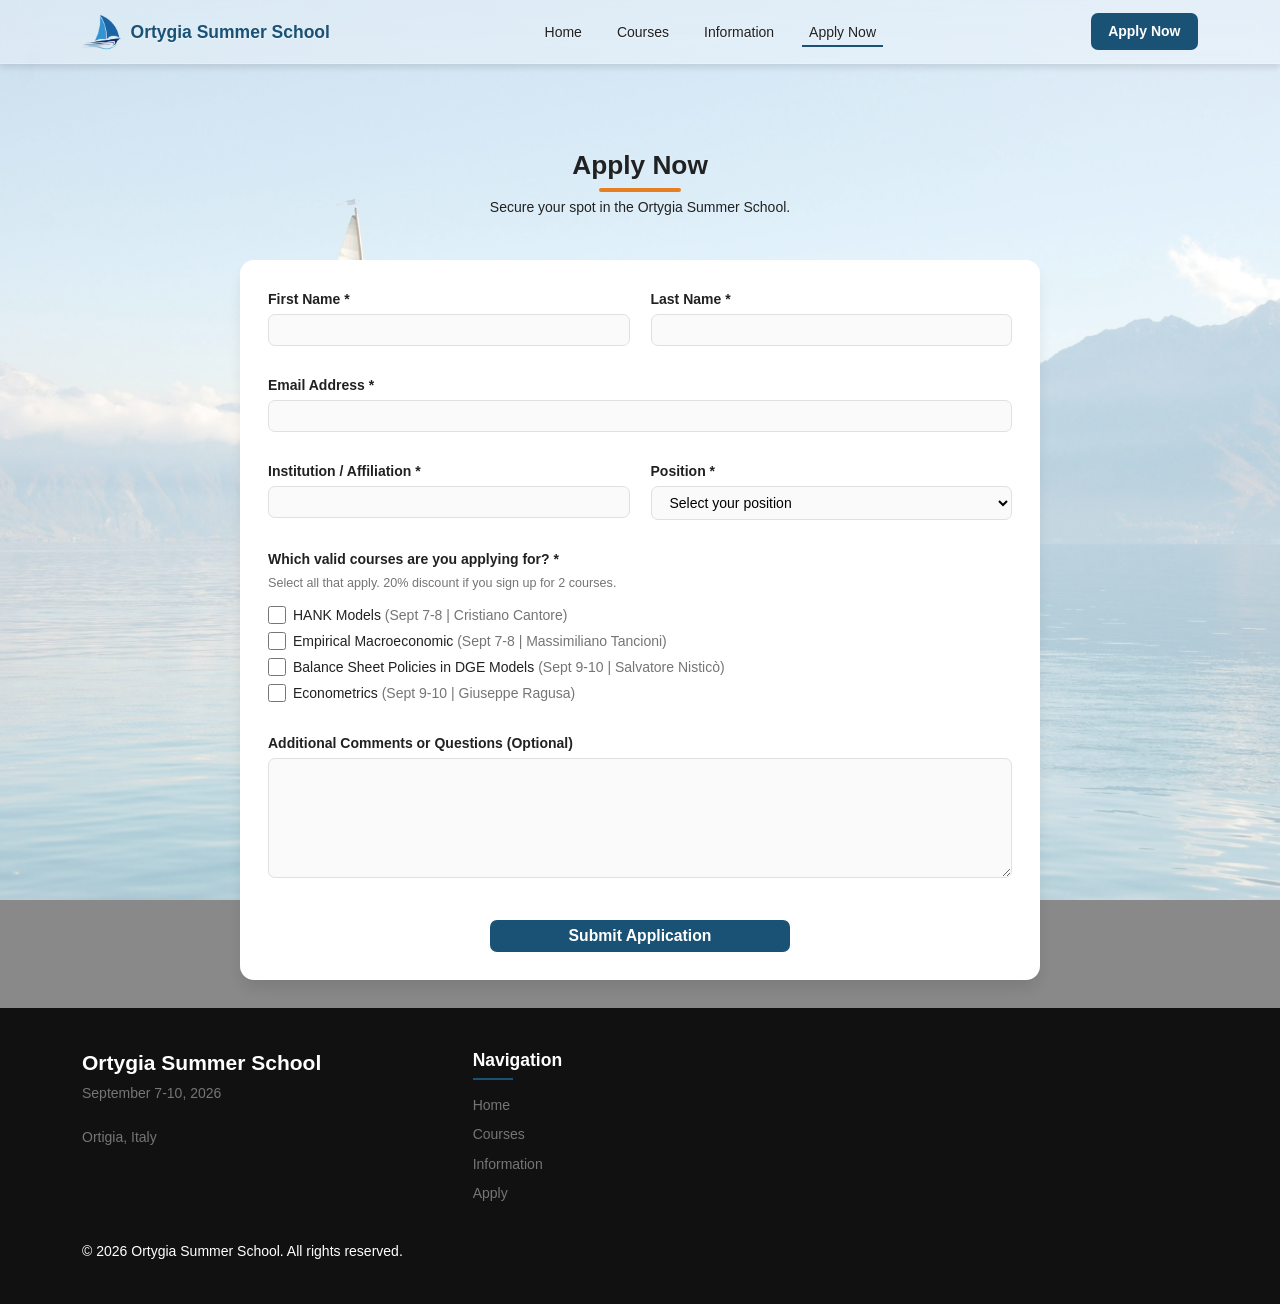
==== commit 90ecb9cf: "Enhance styling in apply.html and index.html for better readability; update course title and details" ====
--- a/apply.html
+++ b/apply.html
@@ -79,6 +79,7 @@
             margin-bottom: var(--spacing-lg);
             font-size: var(--text-base);
             line-height: 1.7;
+            text-align: justify;
         }
 
         /* Summer School Accordion */
@@ -147,6 +148,7 @@
         .ss-accordion-content ul {
             padding-left: var(--spacing-lg);
             margin-bottom: 0;
+            list-style-type: disc;
         }
         
         .ss-accordion-content ul li {
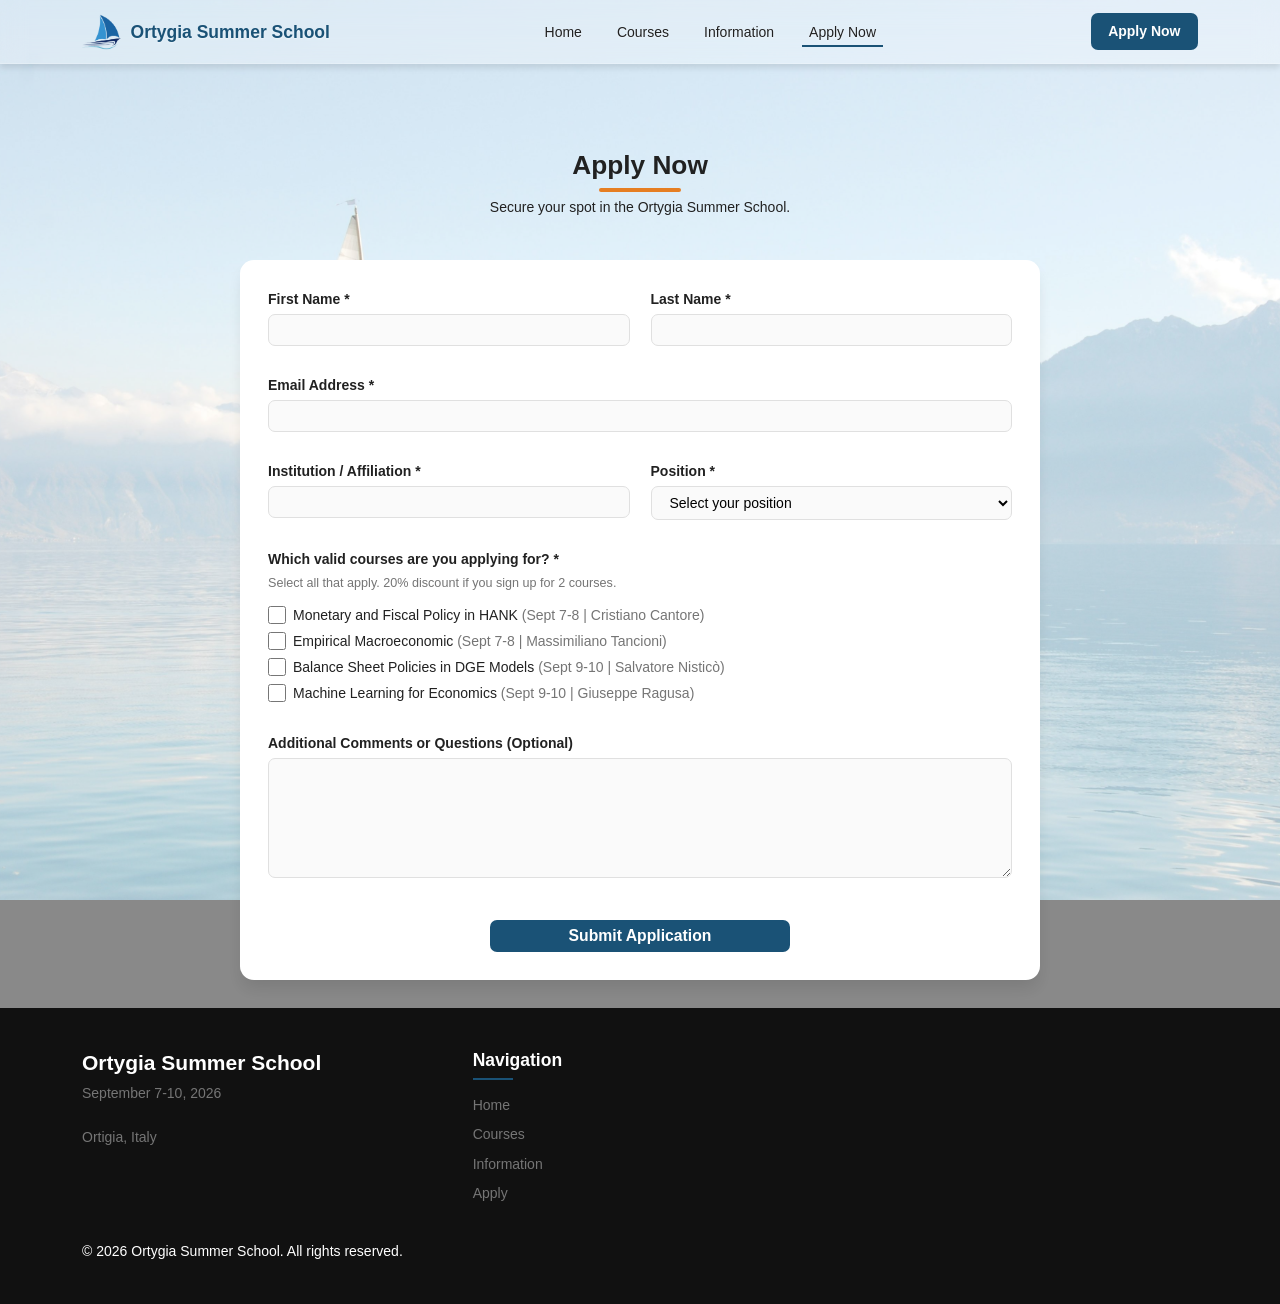
==== commit 0c80cef0: "Add course conflict validation in apply.html; update course details and descriptions for Machine Lea" ====
--- a/apply.html
+++ b/apply.html
@@ -277,16 +277,16 @@
         <div class="container">
             <div class="header-content">
                 <div class="logo">
-                    <a href="index.html#home"><img src="assets/images/swmlogo.png" alt="Sailing Logo" class="logo-img"><span class="logo-text">Ortygia Summer School</span></a>
+                    <a href="/#home"><img src="assets/images/swmlogo.png" alt="Sailing Logo" class="logo-img"><span class="logo-text">Ortygia Summer School</span></a>
                 </div>
                 <nav class="main-nav">
                     <div class="mobile-menu-icon" onclick="document.querySelector('.nav-links').classList.toggle('active')">
                         <span><i class="fas fa-bars"></i></span>
                     </div>
                     <ul class="nav-links">
-                        <li><a href="index.html#home">Home</a></li>
-                        <li><a href="index.html#courses">Courses</a></li>
-                        <li><a href="index.html#info">Information</a></li>
+                        <li><a href="/#home">Home</a></li>
+                        <li><a href="/#courses">Courses</a></li>
+                        <li><a href="/#info">Information</a></li>
                         <li><a href="#apply">Apply Now</a></li>
                     </ul>
                 </nav>
@@ -350,6 +350,7 @@
                                     <!-- Courses loaded dynamically via JSON -->
                                     <div class="checkbox-item"><p style="font-size:0.9em;color:gray;"><i class="fas fa-spinner fa-spin"></i> Loading courses...</p></div>
                                 </div>
+                                <p id="course-conflict-msg" style="display:none; color:#c0392b; font-size:0.88em; margin-top:0.5rem;"><i class="fas fa-exclamation-triangle"></i> These two courses run in parallel and cannot be selected together. Your previous selection has been removed.</p>
                             </div>
 
                             
@@ -388,9 +389,9 @@
                     <div class="footer-column">
                         <h4>Navigation</h4>
                         <ul>
-                            <li><a href="index.html#home">Home</a></li>
-                            <li><a href="index.html#courses">Courses</a></li>
-                            <li><a href="index.html#info">Information</a></li>
+                            <li><a href="/#home">Home</a></li>
+                            <li><a href="/#courses">Courses</a></li>
+                            <li><a href="/#info">Information</a></li>
                             <li><a href="#apply">Apply</a></li>
                         </ul>
                     </div>
@@ -419,11 +420,30 @@
                     const customValue = `${course.title} (${course.date} | ${course.instructor})`;
                     const html = `
                         <div class="checkbox-item">
-                            <input type="checkbox" id="${id}" name="entry.1273626264" value="${customValue}">
+                            <input type="checkbox" id="${id}" name="entry.1273626264" value="${customValue}" data-date="${course.date}">
                             <label for="${id}">${course.title} <span style="font-weight:400; color:var(--text-secondary);">(${course.date} | ${course.instructor})</span></label>
                         </div>
                     `;
                     checkboxContainer.innerHTML += html;
+                });
+
+                // Conflict validation: courses sharing the same date run in parallel
+                const conflictMsg = document.getElementById('course-conflict-msg');
+                checkboxContainer.addEventListener('change', function(e) {
+                    if (!e.target.matches('input[type="checkbox"]')) return;
+                    const changedBox = e.target;
+                    conflictMsg.style.display = 'none';
+                    if (!changedBox.checked) return;
+                    const date = changedBox.dataset.date;
+                    const sameSlot = checkboxContainer.querySelectorAll(`input[type="checkbox"][data-date="${date}"]`);
+                    let conflict = false;
+                    sameSlot.forEach(box => {
+                        if (box !== changedBox && box.checked) {
+                            box.checked = false;
+                            conflict = true;
+                        }
+                    });
+                    if (conflict) conflictMsg.style.display = 'block';
                 });
             } catch (error) {
                 console.error("Error loading courses:", error);
@@ -442,6 +462,20 @@
                 if (checkedCourses.length === 0) {
                     e.preventDefault(); // Stop submission
                     alert('Please select at least one course.');
+                    return;
+                }
+
+                // Safety net: prevent parallel-slot conflicts on submit
+                const dateMap = {};
+                let conflictDate = null;
+                checkedCourses.forEach(box => {
+                    const date = box.dataset.date;
+                    if (dateMap[date]) conflictDate = date;
+                    else dateMap[date] = true;
+                });
+                if (conflictDate) {
+                    e.preventDefault();
+                    alert(`You cannot select two courses from the same time slot (${conflictDate}). Please choose only one.`);
                     return;
                 }
 
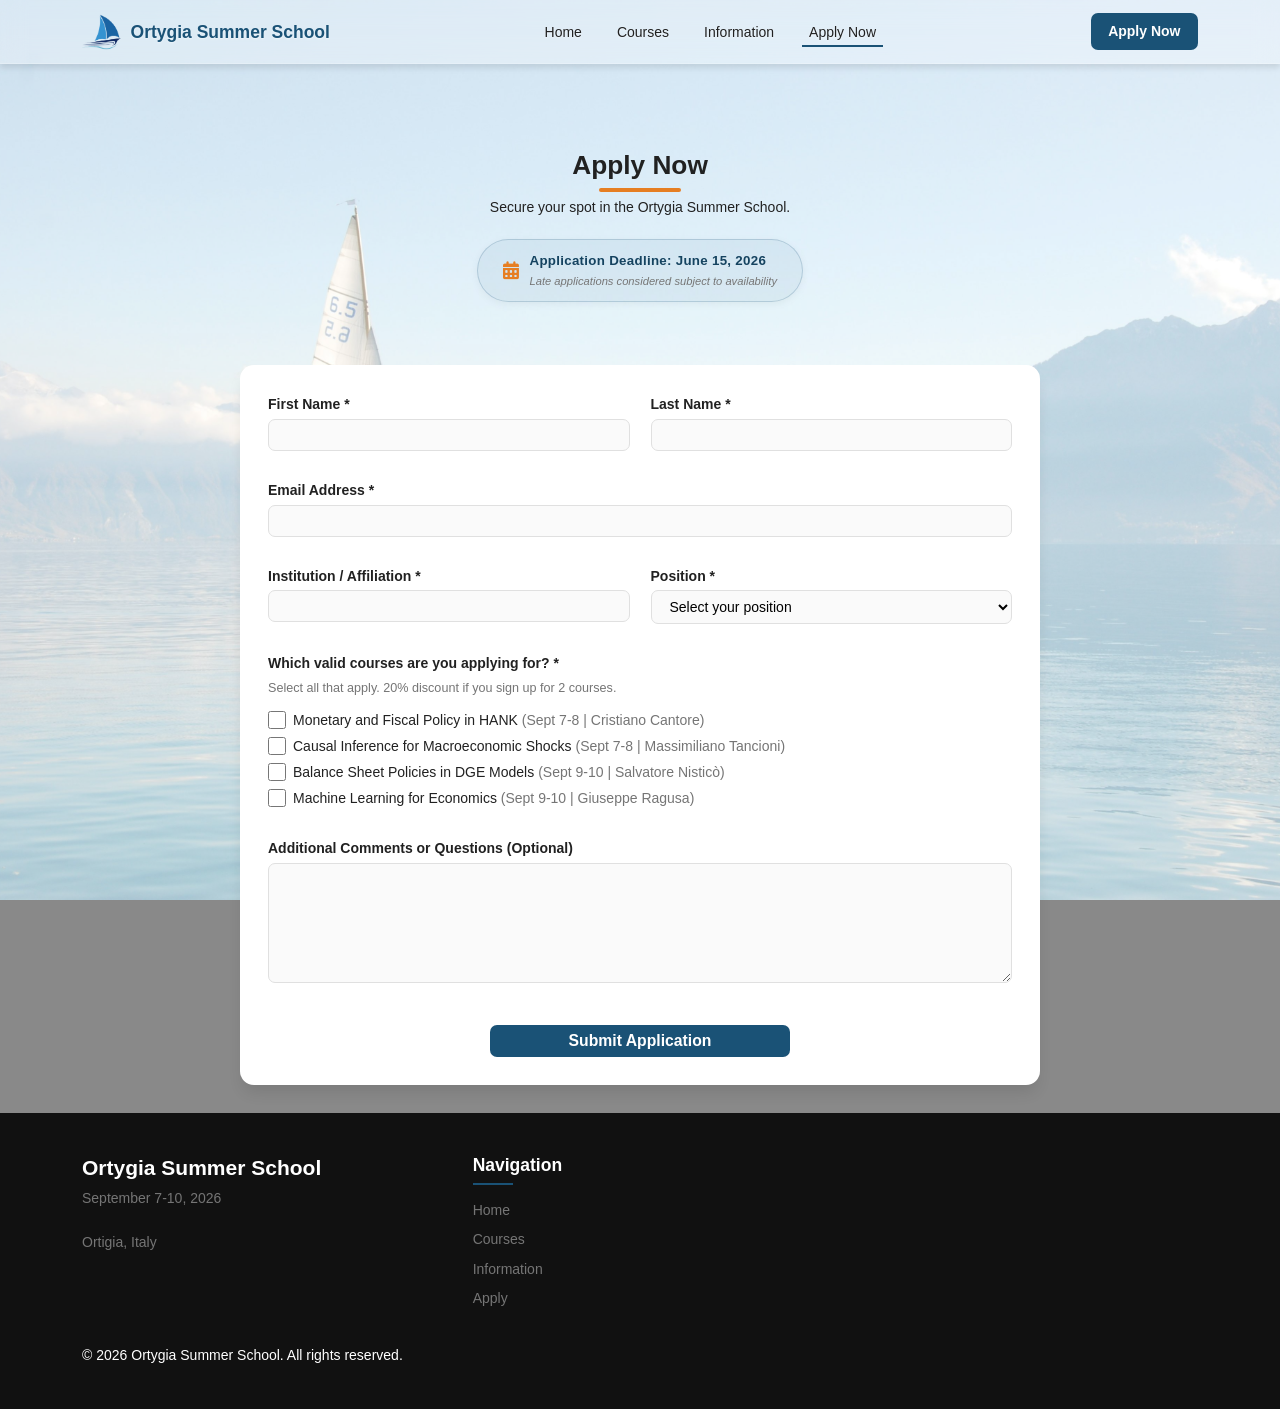
==== commit c2b7b19c: "Add application deadline notice to apply and index pages" ====
--- a/apply.html
+++ b/apply.html
@@ -305,6 +305,13 @@
                 <div class="section-header">
                     <h2>Apply Now</h2>
                     <p>Secure your spot in the Ortygia Summer School.</p>
+                    <div class="deadline-notice">
+                        <i class="fas fa-calendar-alt"></i>
+                        <div>
+                            <span class="deadline-date">Application Deadline: June 15, 2026</span>
+                            <span class="deadline-note">Late applications considered subject to availability</span>
+                        </div>
+                    </div>
                 </div>
                 <div class="section-content">
                     <div class="apply-container">
--- a/assets/css/style.css
+++ b/assets/css/style.css
@@ -533,6 +533,65 @@
     font-size: var(--text-lg);
     margin-bottom: var(--spacing-xl);
     text-shadow: 0 2px 4px rgba(255, 255, 255, 0.5);
+}
+
+.deadline-notice {
+    display: inline-flex;
+    align-items: center;
+    gap: 0.75rem;
+    margin-bottom: 1.5rem;
+    padding: 0.7rem 1.75rem;
+    border-radius: 50px;
+    background: linear-gradient(135deg, rgba(255, 255, 255, 0.15), rgba(255, 255, 255, 0.05));
+    border: 1px solid rgba(255, 255, 255, 0.4);
+    backdrop-filter: blur(10px);
+    -webkit-backdrop-filter: blur(10px);
+    box-shadow: 0 4px 15px rgba(0, 0, 0, 0.1);
+    text-align: left;
+}
+
+.deadline-notice > i {
+    font-size: 1.3rem;
+    color: var(--secondary-color);
+}
+
+.deadline-notice > div {
+    display: flex;
+    flex-direction: column;
+}
+
+.deadline-date {
+    font-weight: 700;
+    font-size: 0.95rem;
+    letter-spacing: 0.3px;
+    color: var(--text-primary);
+    text-shadow: 0 1px 3px rgba(255, 255, 255, 0.6);
+}
+
+.deadline-note {
+    font-size: 0.8rem;
+    color: var(--text-secondary);
+    font-style: italic;
+    margin-top: 0.15rem;
+    text-shadow: 0 1px 3px rgba(255, 255, 255, 0.6);
+}
+
+/* Apply page deadline styling (white bg context) */
+.section-header .deadline-notice {
+    background: rgba(var(--primary-color-rgb), 0.06);
+    border: 1px solid rgba(var(--primary-color-rgb), 0.2);
+    backdrop-filter: none;
+    -webkit-backdrop-filter: none;
+    box-shadow: 0 2px 8px rgba(0, 0, 0, 0.05);
+}
+
+.section-header .deadline-date {
+    color: var(--primary-dark);
+    text-shadow: none;
+}
+
+.section-header .deadline-note {
+    text-shadow: none;
 }
 
 .hero-buttons {
@@ -1465,7 +1524,10 @@
 
 @media (min-width: 992px) {
     .info-grid {
-        grid-template-columns: repeat(4, 1fr);
+        grid-template-columns: repeat(3, 1fr);
+        max-width: 1000px;
+        margin-left: auto;
+        margin-right: auto;
     }
     
     .info-card {
@@ -1854,8 +1916,12 @@
 
 /* Large laptops and desktops */
 @media (min-width: 992px) {
-    .topics-grid, .speakers-grid, .info-grid {
+    .topics-grid, .speakers-grid {
         grid-template-columns: repeat(4, 1fr);
+    }
+
+    .info-grid {
+        grid-template-columns: repeat(3, 1fr);
     }
     
     .footer-links {
